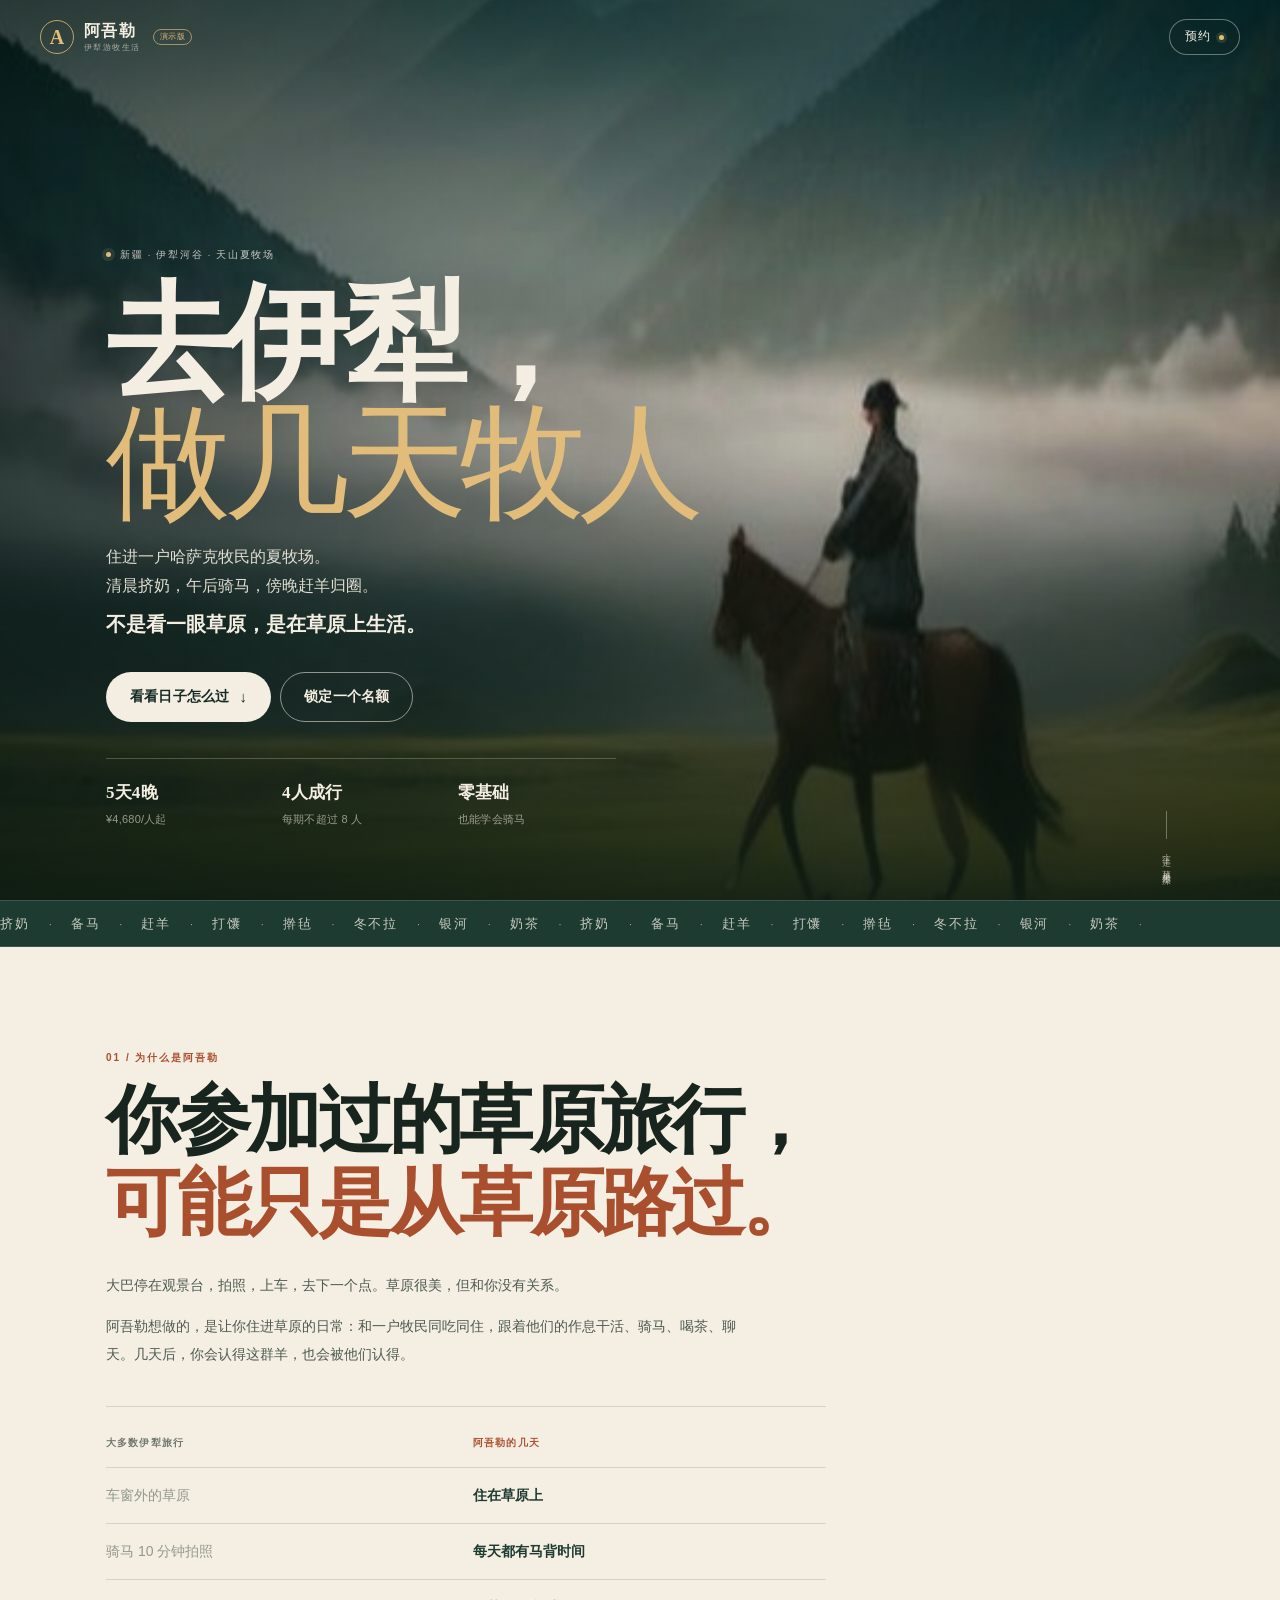
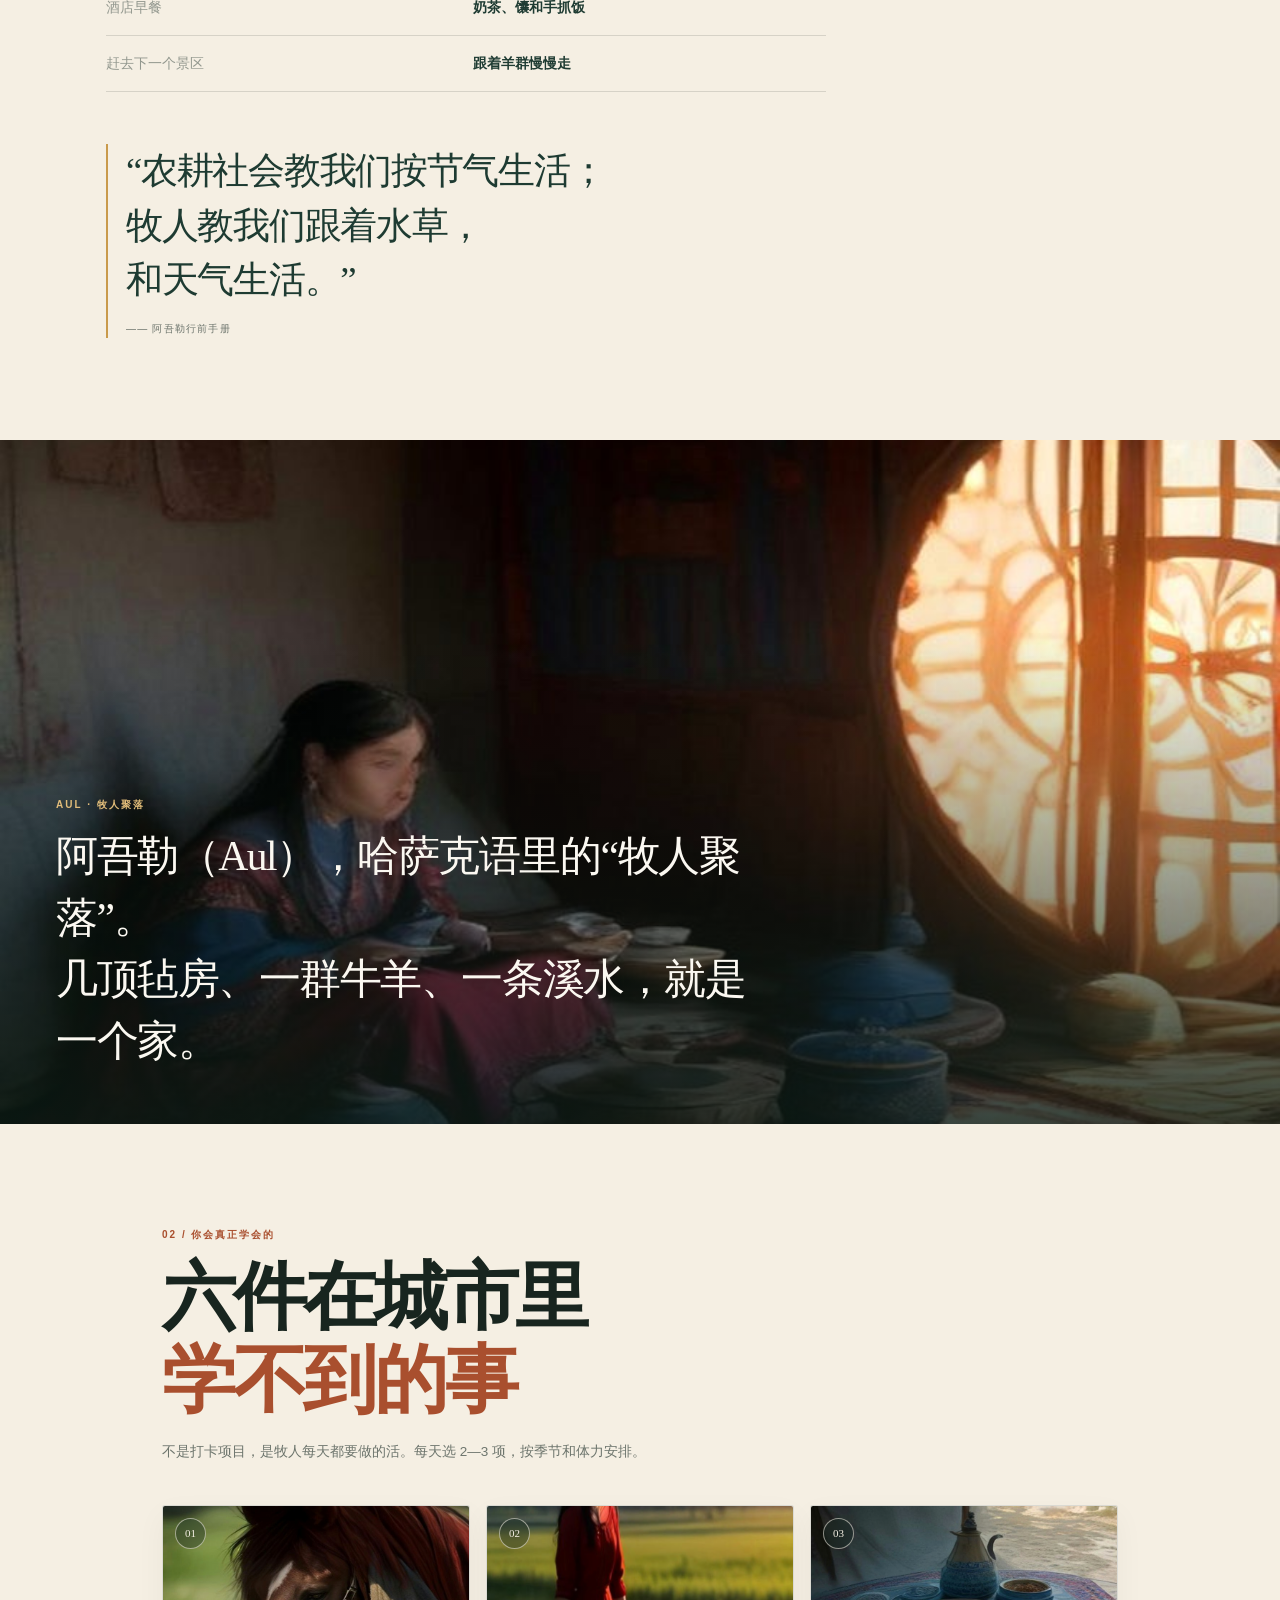
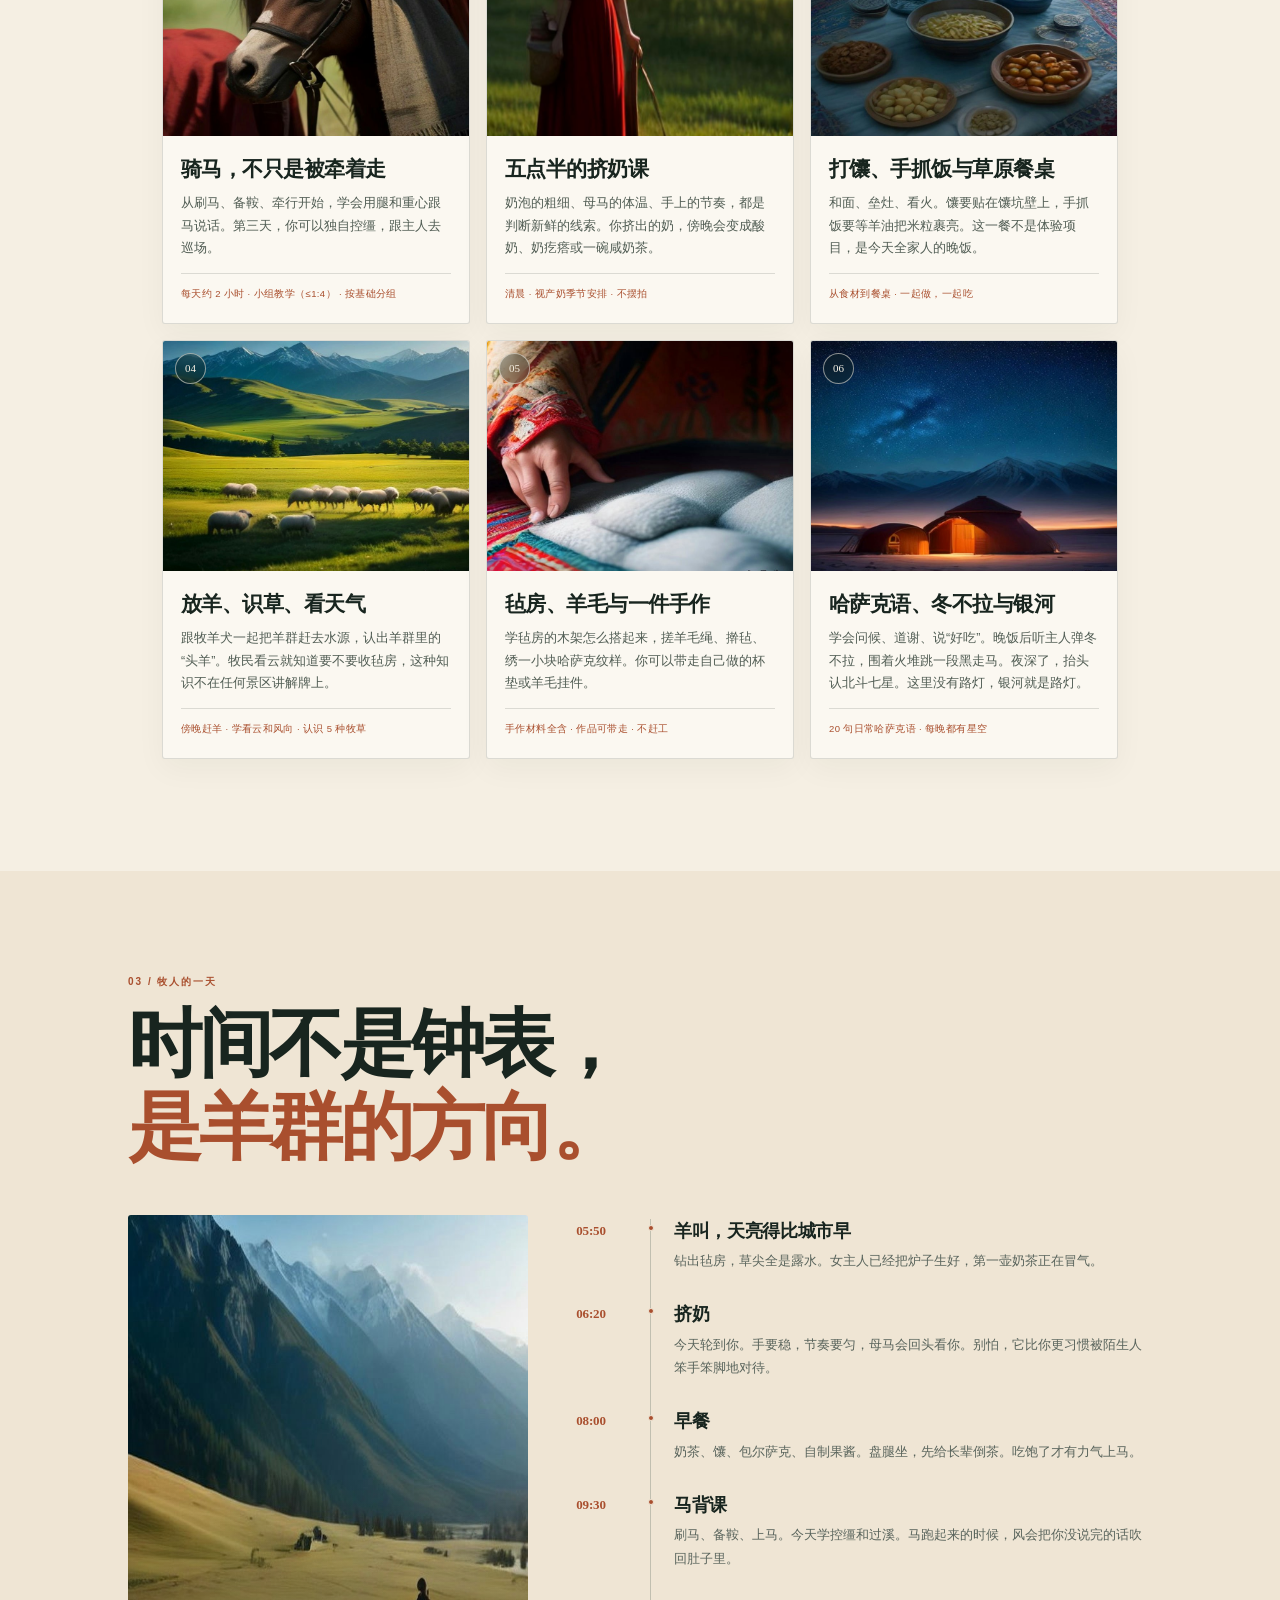
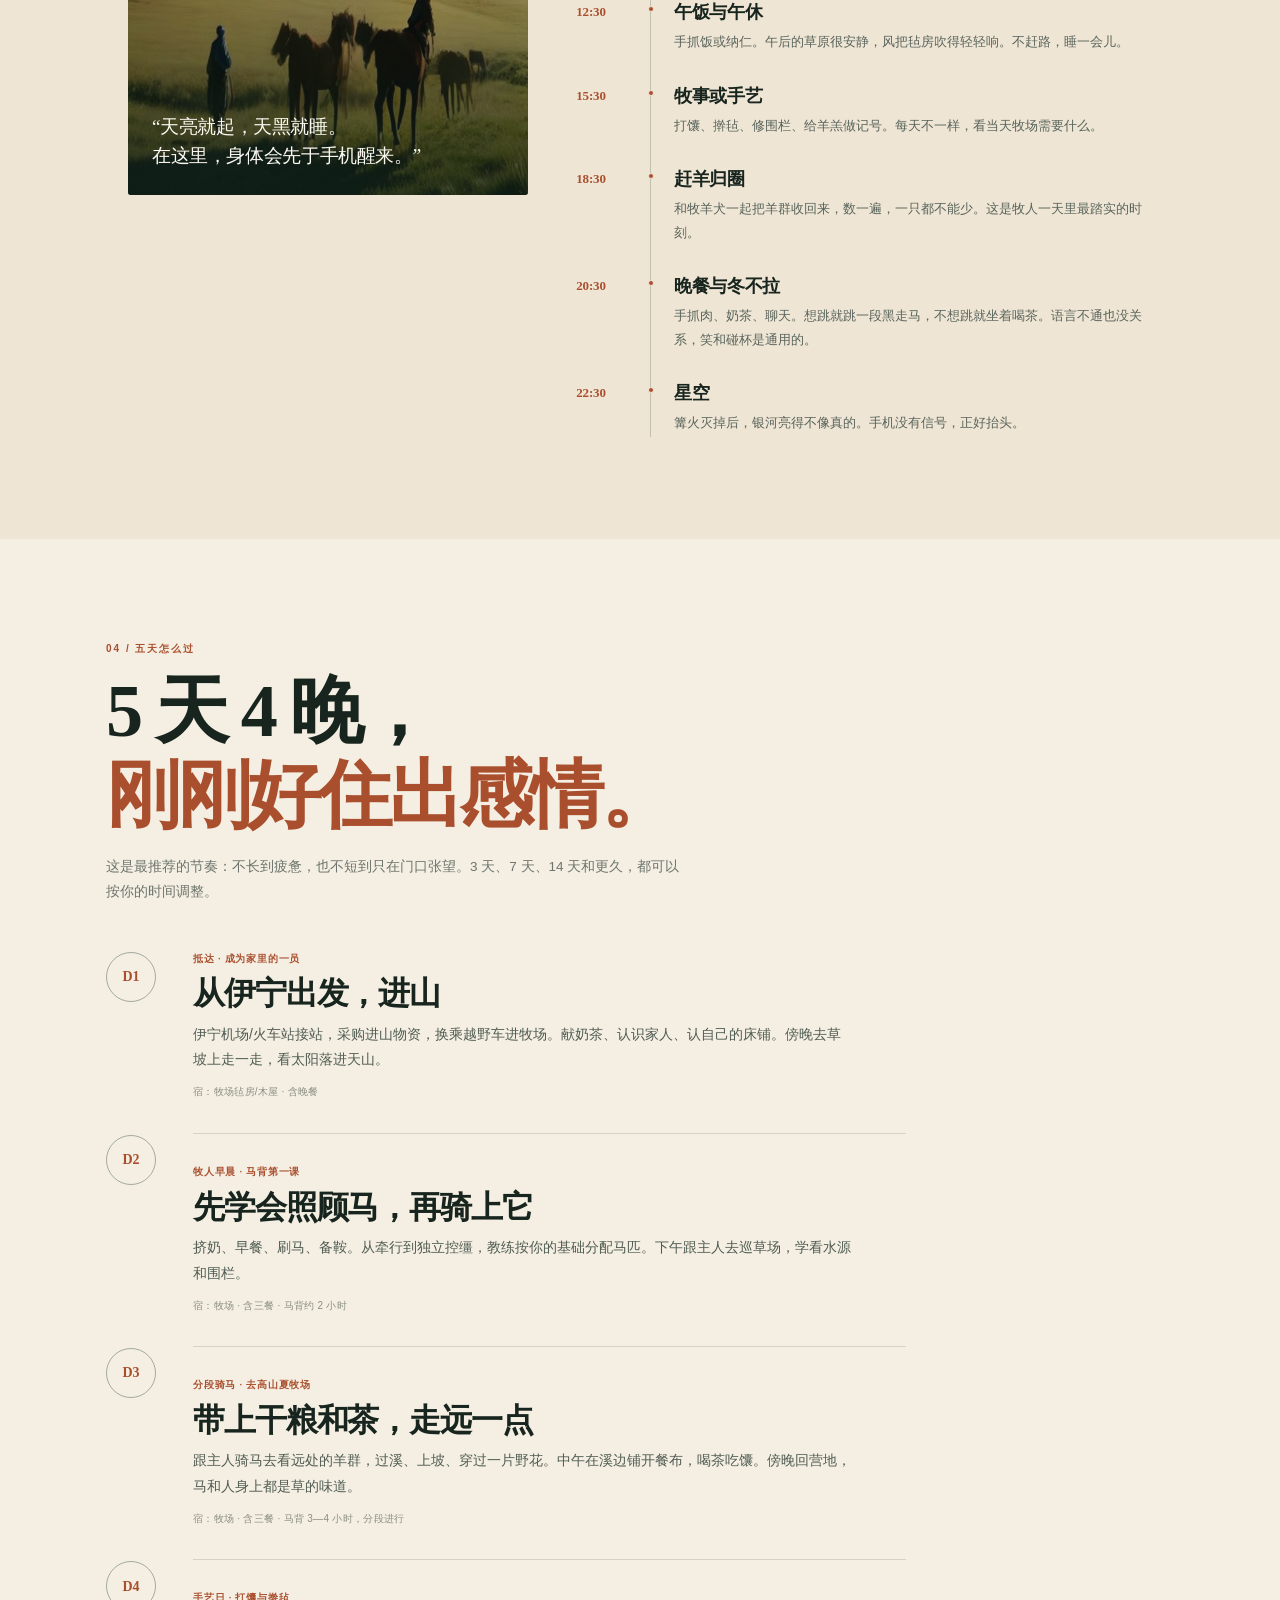
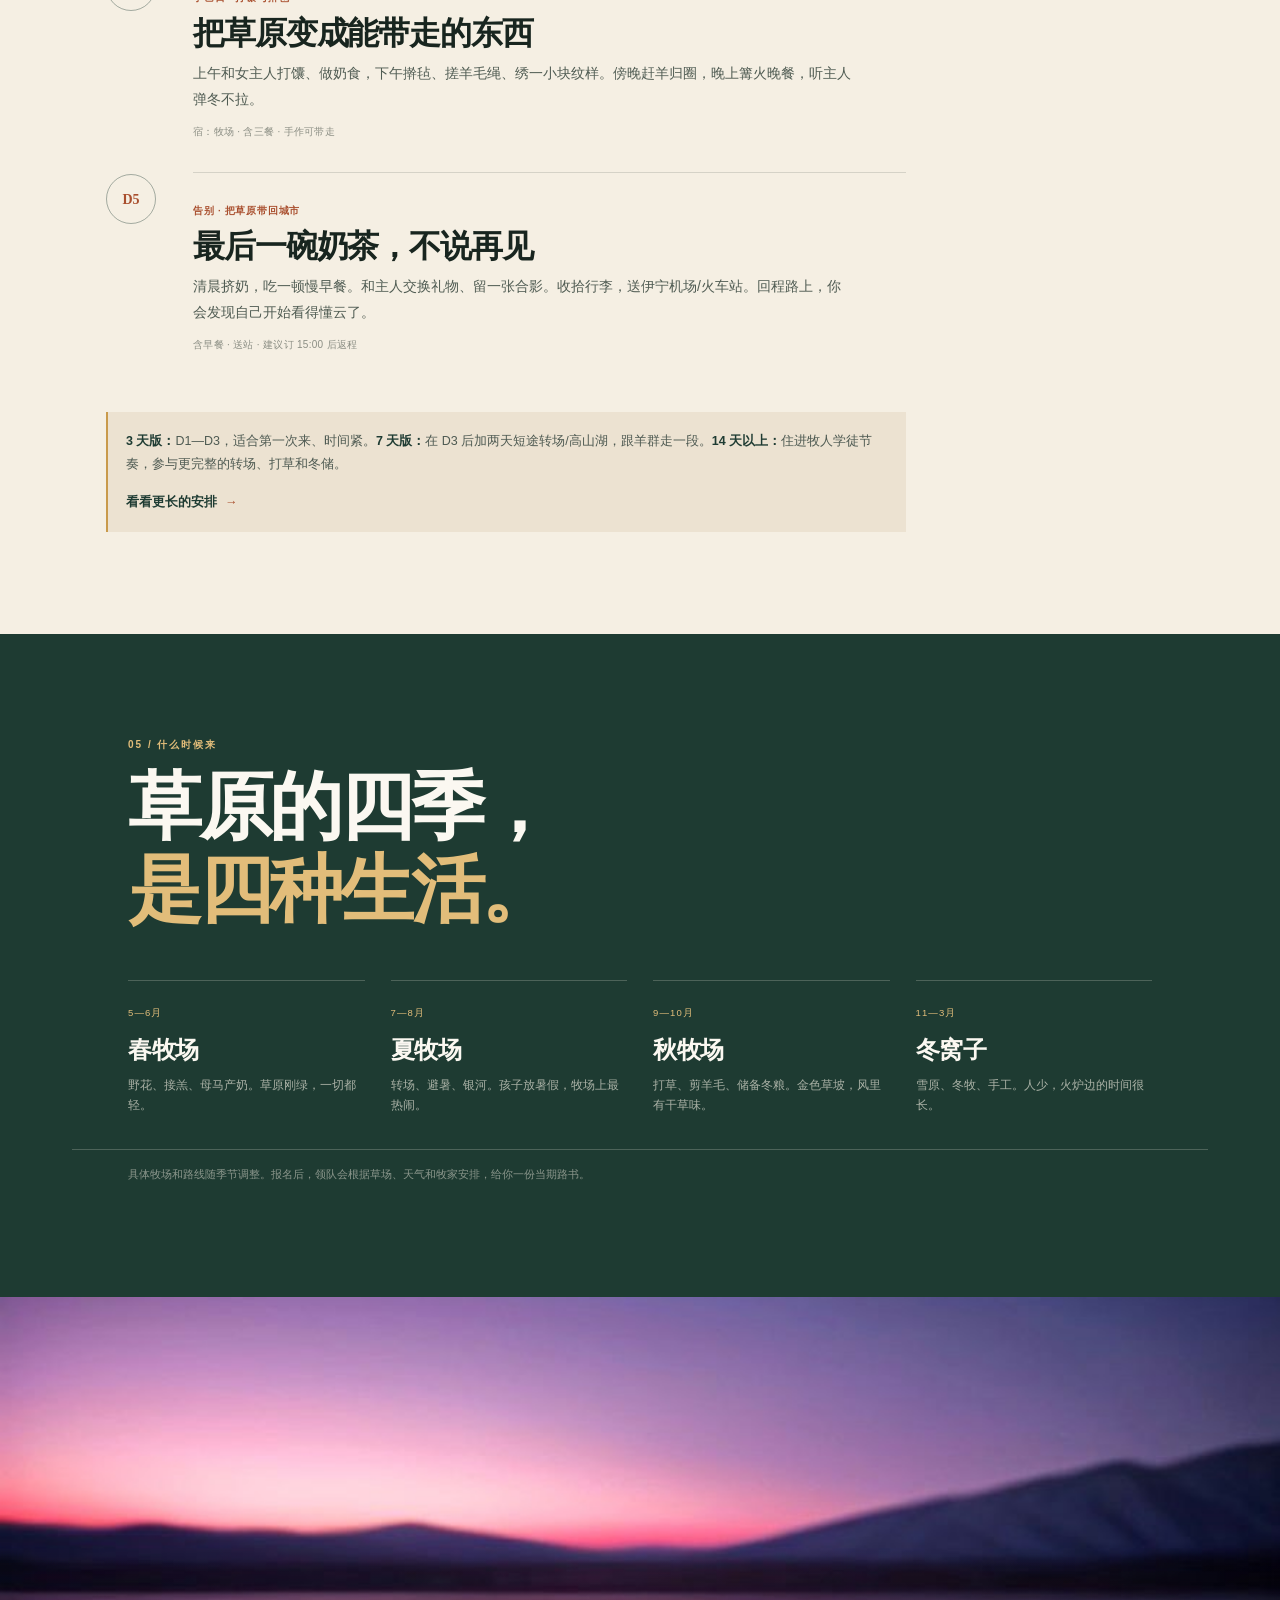
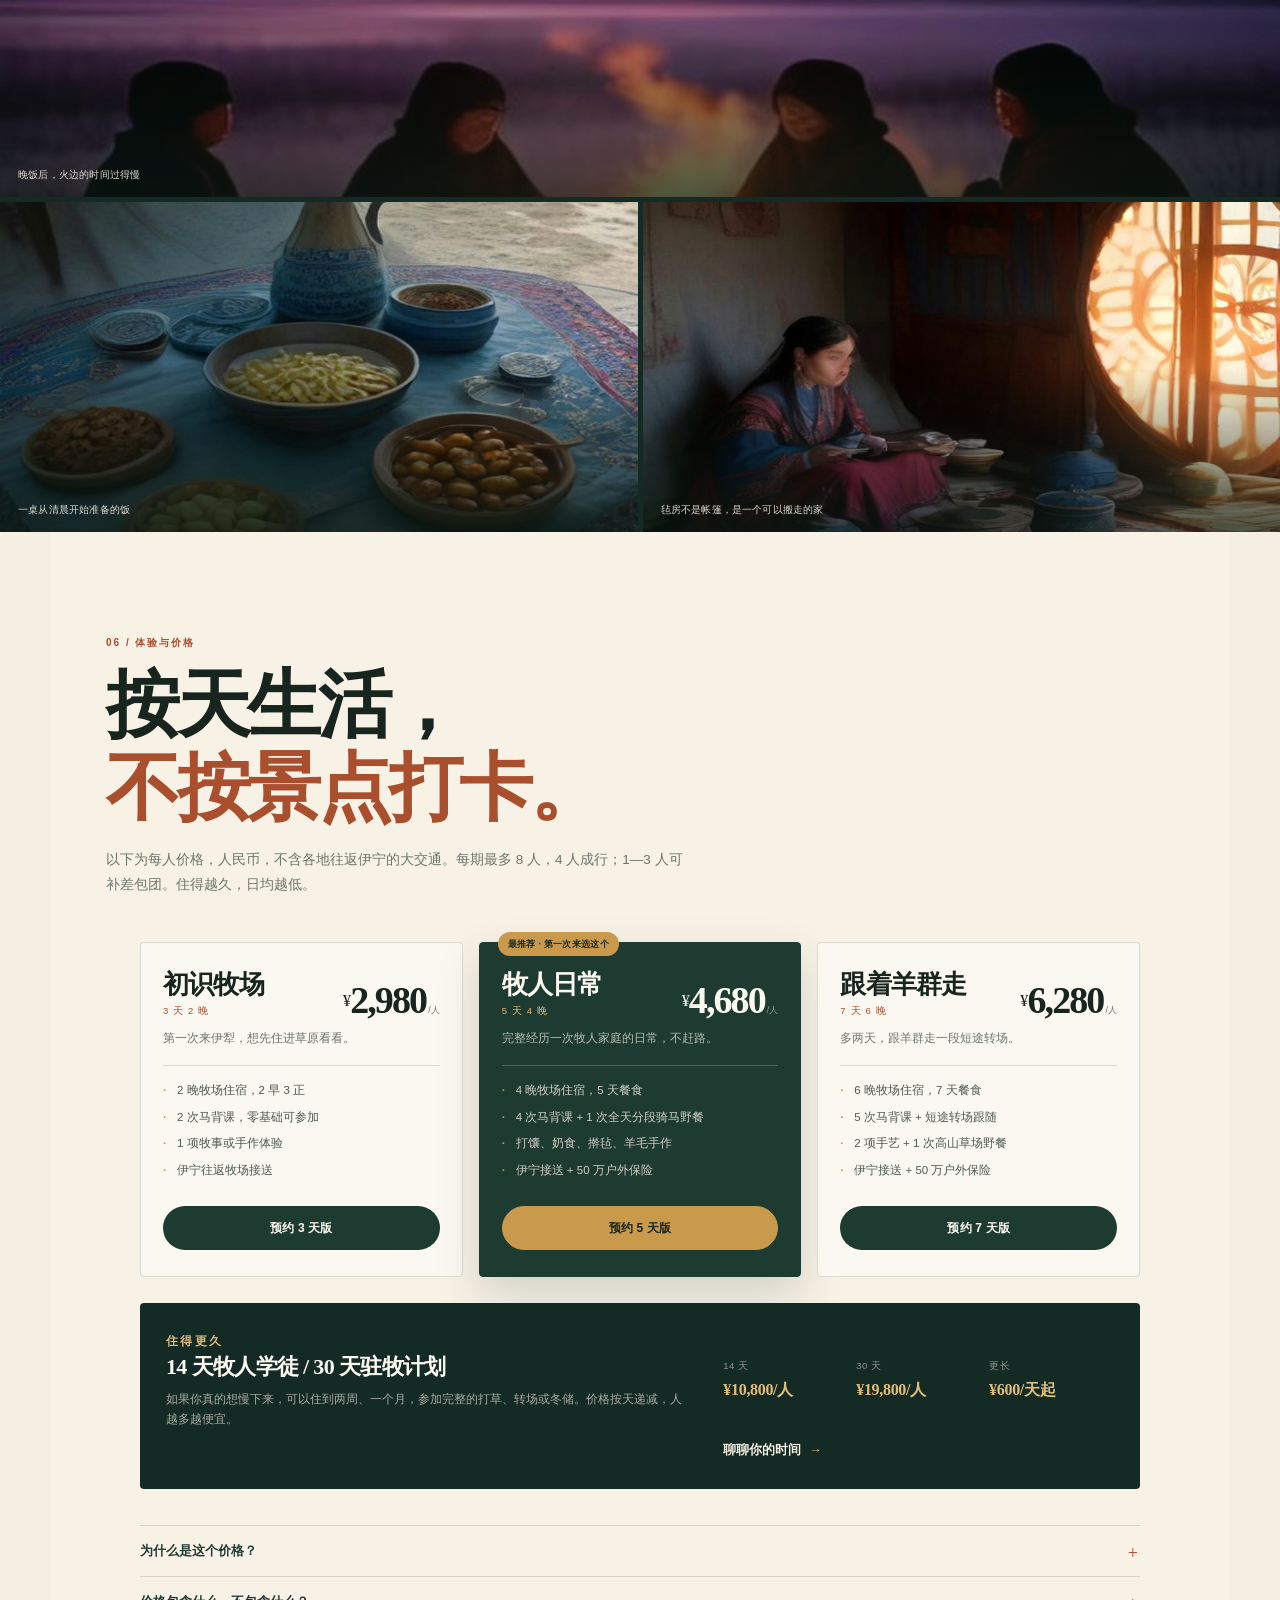
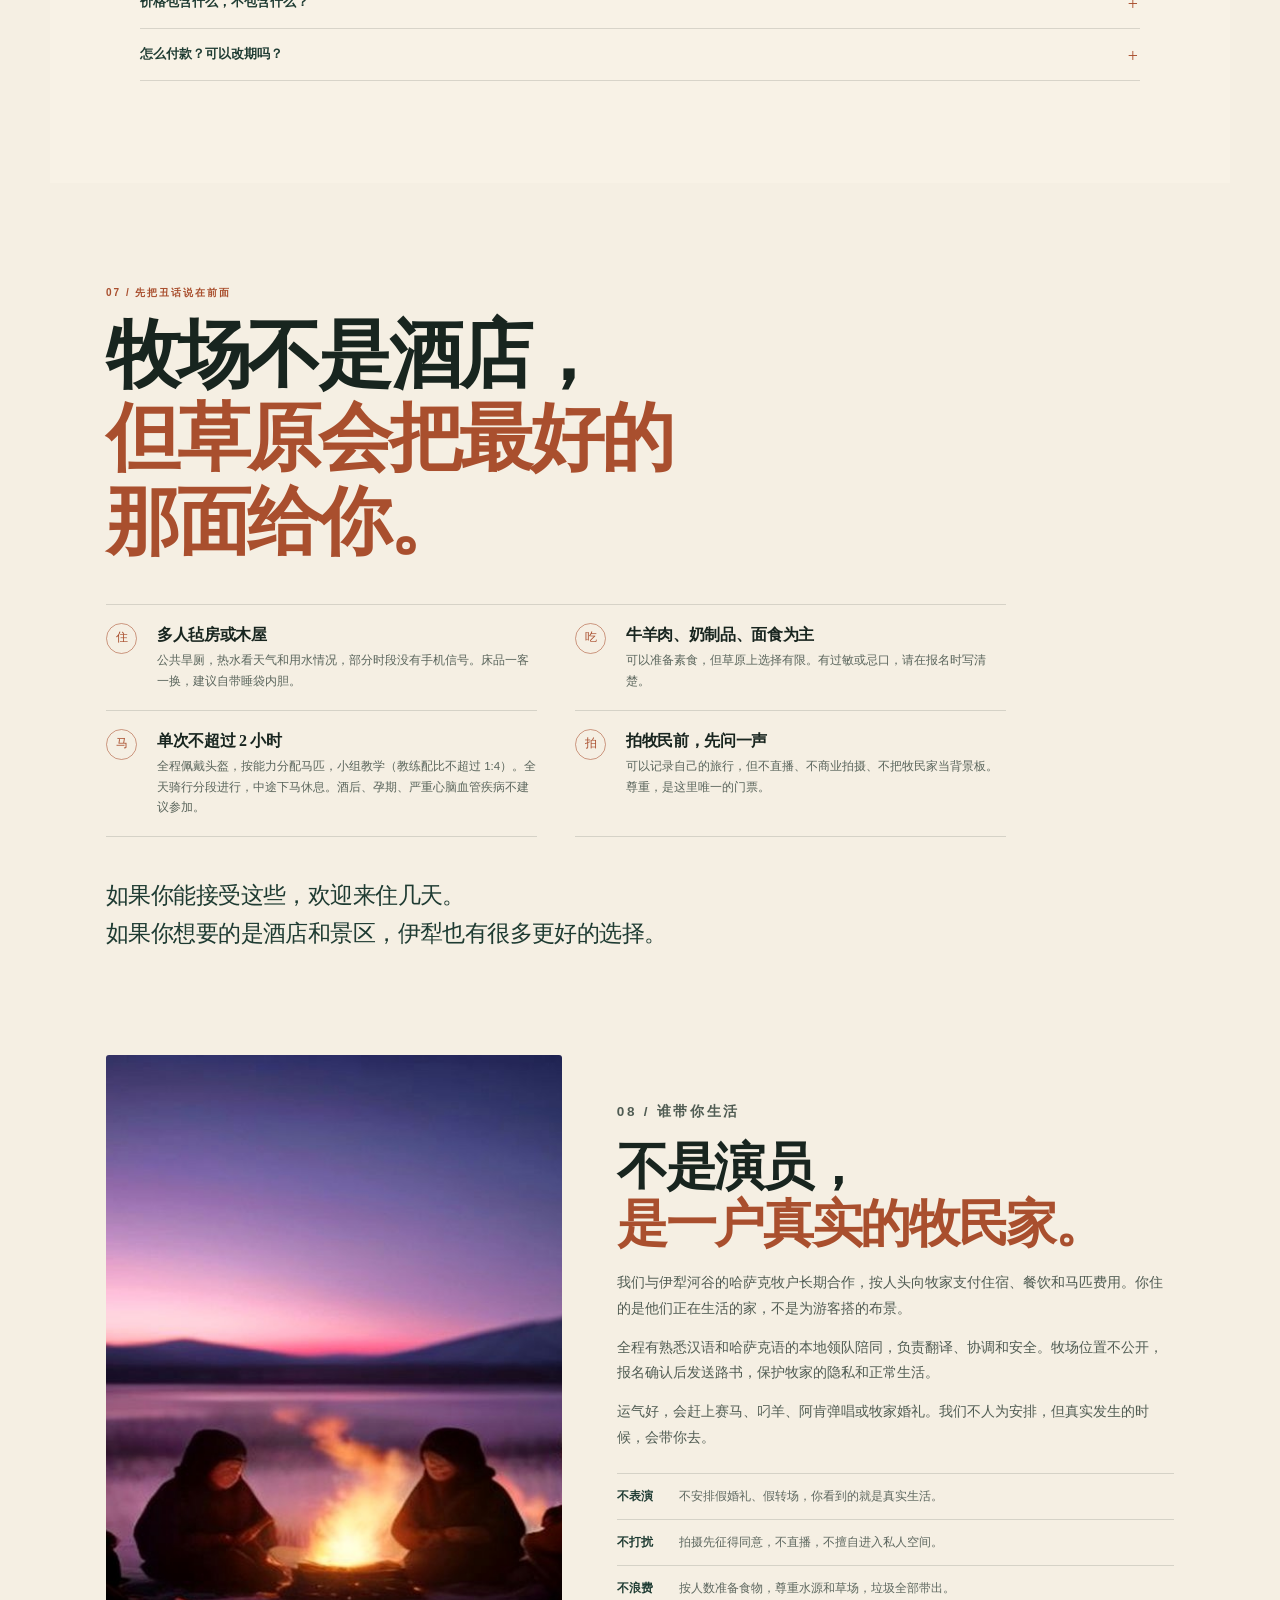
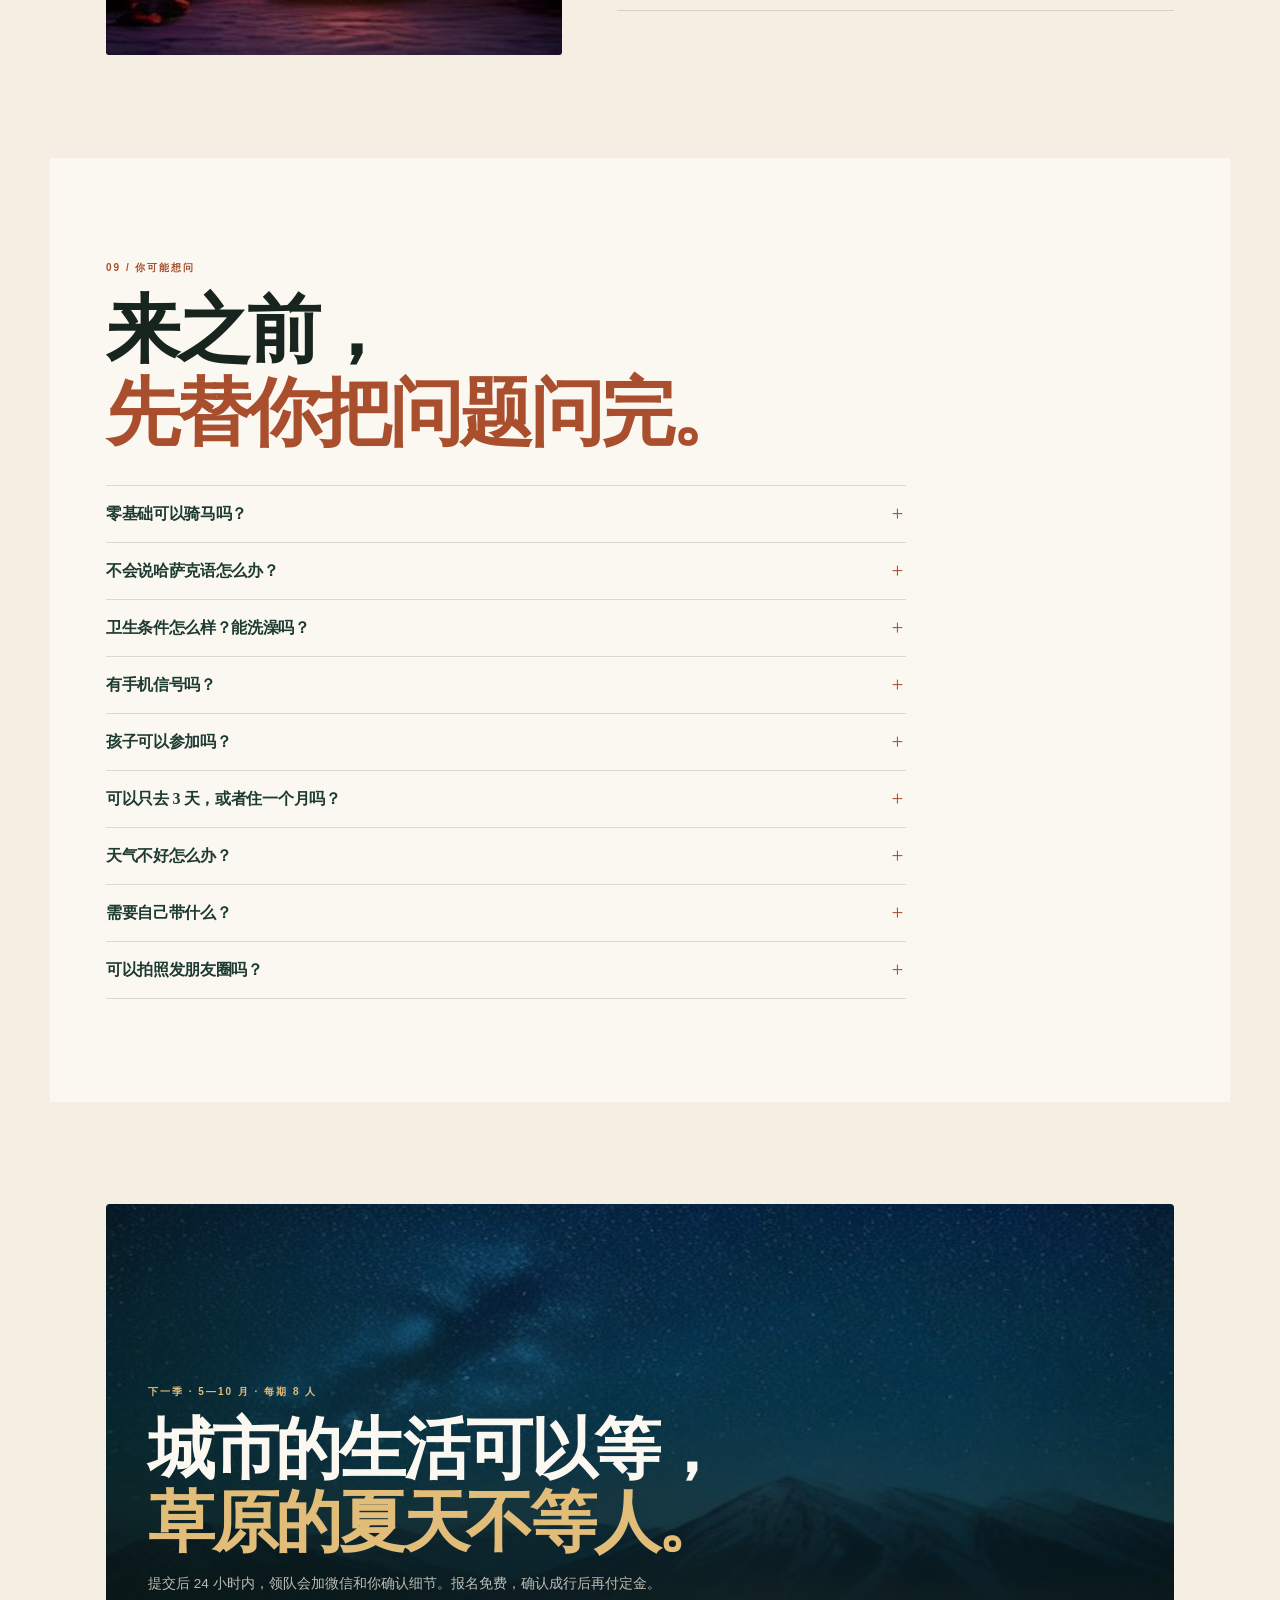
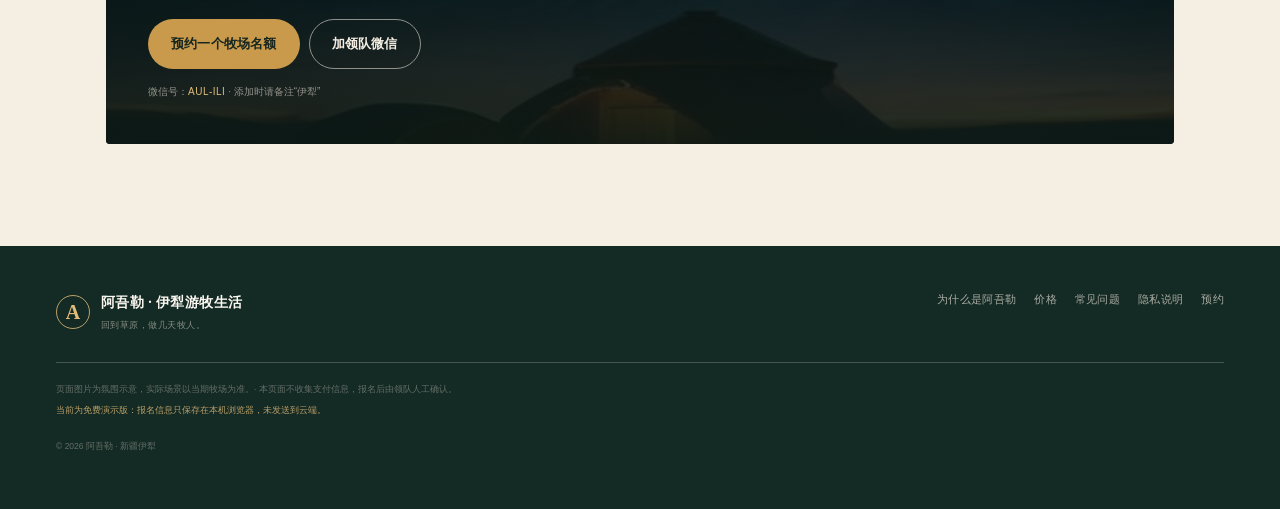
==== index.html @ f7cbbdbb "Deploy Aul Ili static demo" ====
<!doctype html>
<html lang="zh-CN">
<head>
  <meta charset="utf-8">
  <meta name="viewport" content="width=device-width, initial-scale=1, viewport-fit=cover">
  <meta name="theme-color" content="#1e3b32">
  <meta name="format-detection" content="telephone=no">
  <title>阿吾勒 · 去伊犁，做几天牧人 | 哈萨克游牧生活体验</title>
  <meta name="description" content="住进伊犁哈萨克牧民的夏牧场：清晨挤奶，午后骑马，傍晚赶羊归圈。3—30 天小团深度体验，5天4晚 ¥4,680/人起，每期仅 8 人。">
  <meta name="keywords" content="伊犁旅游,新疆深度游,哈萨克游牧体验,草原骑马,牧民家访,阿吾勒">
  <link rel="canonical" href="https://salusmedia.github.io/aul-ili/">
  <meta name="robots" content="noindex,follow">
  <link rel="icon" href="assets/favicon.svg" type="image/svg+xml">
  <link rel="apple-touch-icon" href="assets/share/apple-touch-icon.png">

  <!-- 微信 / 社交分享：上线前把 your-domain.com 换成正式域名，并生成 600×600 分享图 -->
  <meta property="og:type" content="website">
  <meta property="og:site_name" content="阿吾勒 · 伊犁游牧生活">
  <meta property="og:title" content="去伊犁，做几天牧人">
  <meta property="og:description" content="住进哈萨克牧民的夏牧场：挤奶、骑马、赶羊、打馕。5天4晚，¥4,680/人起，每期仅 8 人。">
  <meta property="og:image" content="https://salusmedia.github.io/aul-ili/assets/share/share-600.jpg">
  <meta property="og:image:width" content="600">
  <meta property="og:image:height" content="600">
  <meta property="og:url" content="https://salusmedia.github.io/aul-ili/">
  <meta name="twitter:card" content="summary_large_image">
  <meta name="twitter:title" content="去伊犁，做几天牧人">
  <meta name="twitter:description" content="不是看一眼草原，是在草原上生活。哈萨克牧民家 3—30 天深度体验。">
  <meta name="twitter:image" content="https://salusmedia.github.io/aul-ili/assets/share/share-600.jpg">

  <link rel="preload" href="assets/hero.jpg" as="image" fetchpriority="high">
  <link rel="stylesheet" href="styles.css">
  <script src="config.js"></script>
  <script src="app.js" defer></script>
</head>
<body>
  <div class="page-grain" aria-hidden="true"></div>

  <header class="site-header" id="top">
    <a class="brand" href="#top" aria-label="阿吾勒首页">
      <span class="brand-mark">A</span>
      <span class="brand-text">
        <strong>阿吾勒</strong>
        <small>伊犁游牧生活</small>
      </span>
      <span class="demo-chip" data-demo-chip hidden>演示版</span>
    </a>
    <button class="header-cta" type="button" data-open-booking>
      预约
      <span class="header-cta-dot" aria-hidden="true"></span>
    </button>
  </header>

  <main>
    <!-- 首屏 -->
    <section class="hero" aria-labelledby="hero-title">
      <div class="hero-media">
        <img src="assets/hero.jpg" alt="伊犁天山夏牧场上，一位哈萨克牧人骑马经过晨雾中的草原" width="627" height="910" fetchpriority="high">
      </div>
      <div class="hero-shade" aria-hidden="true"></div>

      <div class="hero-content">
        <p class="eyebrow eyebrow-light">
          <span class="live-dot" aria-hidden="true"></span>
          新疆 · 伊犁河谷 · 天山夏牧场
        </p>
        <h1 id="hero-title">去伊犁，<br><em>做几天牧人</em></h1>
        <p class="hero-lede">
          住进一户哈萨克牧民的夏牧场。<br>
          清晨挤奶，午后骑马，傍晚赶羊归圈。
        </p>
        <p class="hero-lede hero-lede-em">不是看一眼草原，是在草原上生活。</p>

        <div class="hero-actions">
          <a class="button button-paper" href="#day">看看日子怎么过 <span aria-hidden="true">↓</span></a>
          <button class="button button-outline-light" type="button" data-open-booking>锁定一个名额</button>
        </div>

        <ul class="hero-meta" aria-label="体验基本信息">
          <li><strong>5天4晚</strong><span>¥4,680/人起</span></li>
          <li><strong>4人成行</strong><span>每期不超过 8 人</span></li>
          <li><strong>零基础</strong><span>也能学会骑马</span></li>
        </ul>
      </div>

      <div class="hero-foot">
        <span class="hero-foot-line" aria-hidden="true"></span>
        <span>往下走，草越来越深</span>
      </div>
    </section>

    <!-- 滚动关键词 -->
    <div class="ticker" aria-hidden="true">
      <div class="ticker-track">
        <span>挤奶</span><i>·</i><span>备马</span><i>·</i><span>赶羊</span><i>·</i><span>打馕</span><i>·</i><span>擀毡</span><i>·</i><span>冬不拉</span><i>·</i><span>银河</span><i>·</i><span>奶茶</span><i>·</i>
        <span>挤奶</span><i>·</i><span>备马</span><i>·</i><span>赶羊</span><i>·</i><span>打馕</span><i>·</i><span>擀毡</span><i>·</i><span>冬不拉</span><i>·</i><span>银河</span><i>·</i><span>奶茶</span><i>·</i>
      </div>
    </div>

    <!-- 为什么 -->
    <section class="section intro" id="why" aria-labelledby="why-title">
      <div class="section-head reveal">
        <p class="kicker">01 / 为什么是阿吾勒</p>
        <h2 id="why-title">你参加过的草原旅行，<br><em>可能只是从草原路过。</em></h2>
      </div>

      <div class="prose reveal">
        <p>大巴停在观景台，拍照，上车，去下一个点。草原很美，但和你没有关系。</p>
        <p>阿吾勒想做的，是让你住进草原的日常：和一户牧民同吃同住，跟着他们的作息干活、骑马、喝茶、聊天。几天后，你会认得这群羊，也会被他们认得。</p>
      </div>

      <div class="compare reveal" role="table" aria-label="常规伊犁旅行与阿吾勒体验的对比">
        <div class="compare-row compare-head" role="row">
          <span role="columnheader">大多数伊犁旅行</span>
          <span role="columnheader">阿吾勒的几天</span>
        </div>
        <div class="compare-row" role="row"><span role="cell">车窗外的草原</span><span role="cell">住在草原上</span></div>
        <div class="compare-row" role="row"><span role="cell">骑马 10 分钟拍照</span><span role="cell">每天都有马背时间</span></div>
        <div class="compare-row" role="row"><span role="cell">酒店早餐</span><span role="cell">奶茶、馕和手抓饭</span></div>
        <div class="compare-row" role="row"><span role="cell">赶去下一个景区</span><span role="cell">跟着羊群慢慢走</span></div>
      </div>

      <blockquote class="pull-quote reveal">
        <p>“农耕社会教我们按节气生活；<br>牧人教我们跟着水草，<br>和天气生活。”</p>
        <cite>—— 阿吾勒行前手册</cite>
      </blockquote>
    </section>

    <!-- 图景 -->
    <section class="image-break" aria-label="牧场生活场景">
      <img src="assets/yurt.jpg" alt="哈萨克毡房内，绣花挂毯、矮桌、奶茶和馕" width="886" height="639" loading="lazy">
      <div class="image-break-copy reveal">
        <p class="kicker kicker-light">AUL · 牧人聚落</p>
        <p>阿吾勒（Aul），哈萨克语里的“牧人聚落”。<br>几顶毡房、一群牛羊、一条溪水，就是一个家。</p>
      </div>
    </section>

    <!-- 能学到什么 -->
    <section class="section learn" id="learn" aria-labelledby="learn-title">
      <div class="section-head reveal">
        <p class="kicker">02 / 你会真正学会的</p>
        <h2 id="learn-title">六件在城市里<br><em>学不到的事</em></h2>
        <p class="section-note">不是打卡项目，是牧人每天都要做的活。每天选 2—3 项，按季节和体力安排。</p>
      </div>

      <div class="learn-scroller" role="list" aria-label="六项游牧生活体验">
        <article class="learn-card reveal" role="listitem">
          <div class="learn-media"><img src="assets/reins.jpg" alt="马头特写，马鞍旁搭着哈萨克花纹毡毯" width="886" height="639" loading="lazy"><span class="learn-num">01</span></div>
          <div class="learn-body">
            <h3>骑马，不只是被牵着走</h3>
            <p>从刷马、备鞍、牵行开始，学会用腿和重心跟马说话。第三天，你可以独自控缰，跟主人去巡场。</p>
            <p class="learn-detail">每天约 2 小时 · 小组教学（≤1:4） · 按基础分组</p>
          </div>
        </article>

        <article class="learn-card reveal" role="listitem">
          <div class="learn-media"><img src="assets/milk.jpg" alt="晨光里，牧民提着奶桶走过草场" width="627" height="910" loading="lazy"><span class="learn-num">02</span></div>
          <div class="learn-body">
            <h3>五点半的挤奶课</h3>
            <p>奶泡的粗细、母马的体温、手上的节奏，都是判断新鲜的线索。你挤出的奶，傍晚会变成酸奶、奶疙瘩或一碗咸奶茶。</p>
            <p class="learn-detail">清晨 · 视产奶季节安排 · 不摆拍</p>
          </div>
        </article>

        <article class="learn-card reveal" role="listitem">
          <div class="learn-media"><img src="assets/food.jpg" alt="毡房矮桌上的手抓肉、奶茶、包尔萨克和馕" width="886" height="639" loading="lazy"><span class="learn-num">03</span></div>
          <div class="learn-body">
            <h3>打馕、手抓饭与草原餐桌</h3>
            <p>和面、垒灶、看火。馕要贴在馕坑壁上，手抓饭要等羊油把米粒裹亮。这一餐不是体验项目，是今天全家人的晚饭。</p>
            <p class="learn-detail">从食材到餐桌 · 一起做，一起吃</p>
          </div>
        </article>

        <article class="learn-card reveal" role="listitem">
          <div class="learn-media"><img src="assets/herd.jpg" alt="黄昏时羊群越过伊犁的绿色山丘" width="886" height="639" loading="lazy"><span class="learn-num">04</span></div>
          <div class="learn-body">
            <h3>放羊、识草、看天气</h3>
            <p>跟牧羊犬一起把羊群赶去水源，认出羊群里的“头羊”。牧民看云就知道要不要收毡房，这种知识不在任何景区讲解牌上。</p>
            <p class="learn-detail">傍晚赶羊 · 学看云和风向 · 认识 5 种牧草</p>
          </div>
        </article>

        <article class="learn-card reveal" role="listitem">
          <div class="learn-media"><img src="assets/felt.jpg" alt="手抚过羊毛毡，旁边放着彩色绣线" width="886" height="639" loading="lazy"><span class="learn-num">05</span></div>
          <div class="learn-body">
            <h3>毡房、羊毛与一件手作</h3>
            <p>学毡房的木架怎么搭起来，搓羊毛绳、擀毡、绣一小块哈萨克纹样。你可以带走自己做的杯垫或羊毛挂件。</p>
            <p class="learn-detail">手作材料全含 · 作品可带走 · 不赶工</p>
          </div>
        </article>

        <article class="learn-card reveal" role="listitem">
          <div class="learn-media"><img src="assets/night.jpg" alt="银河下的毡房和马的剪影" width="886" height="639" loading="lazy"><span class="learn-num">06</span></div>
          <div class="learn-body">
            <h3>哈萨克语、冬不拉与银河</h3>
            <p>学会问候、道谢、说“好吃”。晚饭后听主人弹冬不拉，围着火堆跳一段黑走马。夜深了，抬头认北斗七星。这里没有路灯，银河就是路灯。</p>
            <p class="learn-detail">20 句日常哈萨克语 · 每晚都有星空</p>
          </div>
        </article>
      </div>
      <p class="swipe-hint" aria-hidden="true">左右滑动，看看六件事 <span>→</span></p>
    </section>

    <!-- 一天 -->
    <section class="section day" id="day" aria-labelledby="day-title">
      <div class="section-head reveal">
        <p class="kicker">03 / 牧人的一天</p>
        <h2 id="day-title">时间不是钟表，<br><em>是羊群的方向。</em></h2>
      </div>

      <div class="day-layout">
        <div class="day-photo reveal">
          <img src="assets/trail.jpg" alt="旅行者与牧民牵着马，沿草坡走向雪山" width="627" height="910" loading="lazy">
          <p>“天亮就起，天黑就睡。<br>在这里，身体会先于手机醒来。”</p>
        </div>

        <ol class="timeline">
          <li class="reveal"><time>05:50</time><div><h3>羊叫，天亮得比城市早</h3><p>钻出毡房，草尖全是露水。女主人已经把炉子生好，第一壶奶茶正在冒气。</p></div></li>
          <li class="reveal"><time>06:20</time><div><h3>挤奶</h3><p>今天轮到你。手要稳，节奏要匀，母马会回头看你。别怕，它比你更习惯被陌生人笨手笨脚地对待。</p></div></li>
          <li class="reveal"><time>08:00</time><div><h3>早餐</h3><p>奶茶、馕、包尔萨克、自制果酱。盘腿坐，先给长辈倒茶。吃饱了才有力气上马。</p></div></li>
          <li class="reveal"><time>09:30</time><div><h3>马背课</h3><p>刷马、备鞍、上马。今天学控缰和过溪。马跑起来的时候，风会把你没说完的话吹回肚子里。</p></div></li>
          <li class="reveal"><time>12:30</time><div><h3>午饭与午休</h3><p>手抓饭或纳仁。午后的草原很安静，风把毡房吹得轻轻响。不赶路，睡一会儿。</p></div></li>
          <li class="reveal"><time>15:30</time><div><h3>牧事或手艺</h3><p>打馕、擀毡、修围栏、给羊羔做记号。每天不一样，看当天牧场需要什么。</p></div></li>
          <li class="reveal"><time>18:30</time><div><h3>赶羊归圈</h3><p>和牧羊犬一起把羊群收回来，数一遍，一只都不能少。这是牧人一天里最踏实的时刻。</p></div></li>
          <li class="reveal"><time>20:30</time><div><h3>晚餐与冬不拉</h3><p>手抓肉、奶茶、聊天。想跳就跳一段黑走马，不想跳就坐着喝茶。语言不通也没关系，笑和碰杯是通用的。</p></div></li>
          <li class="reveal"><time>22:30</time><div><h3>星空</h3><p>篝火灭掉后，银河亮得不像真的。手机没有信号，正好抬头。</p></div></li>
        </ol>
      </div>
    </section>

    <!-- 五天行程 -->
    <section class="section itinerary" id="itinerary" aria-labelledby="itinerary-title">
      <div class="section-head reveal">
        <p class="kicker">04 / 五天怎么过</p>
        <h2 id="itinerary-title">5 天 4 晚，<br><em>刚刚好住出感情。</em></h2>
        <p class="section-note">这是最推荐的节奏：不长到疲惫，也不短到只在门口张望。3 天、7 天、14 天和更久，都可以按你的时间调整。</p>
      </div>

      <ol class="days">
        <li class="reveal">
          <span class="day-index">D1</span>
          <div class="day-card">
            <p class="day-label">抵达 · 成为家里的一员</p>
            <h3>从伊宁出发，进山</h3>
            <p>伊宁机场/火车站接站，采购进山物资，换乘越野车进牧场。献奶茶、认识家人、认自己的床铺。傍晚去草坡上走一走，看太阳落进天山。</p>
            <p class="day-meta">宿：牧场毡房/木屋 · 含晚餐</p>
          </div>
        </li>
        <li class="reveal">
          <span class="day-index">D2</span>
          <div class="day-card">
            <p class="day-label">牧人早晨 · 马背第一课</p>
            <h3>先学会照顾马，再骑上它</h3>
            <p>挤奶、早餐、刷马、备鞍。从牵行到独立控缰，教练按你的基础分配马匹。下午跟主人去巡草场，学看水源和围栏。</p>
            <p class="day-meta">宿：牧场 · 含三餐 · 马背约 2 小时</p>
          </div>
        </li>
        <li class="reveal">
          <span class="day-index">D3</span>
          <div class="day-card">
            <p class="day-label">分段骑马 · 去高山夏牧场</p>
            <h3>带上干粮和茶，走远一点</h3>
            <p>跟主人骑马去看远处的羊群，过溪、上坡、穿过一片野花。中午在溪边铺开餐布，喝茶吃馕。傍晚回营地，马和人身上都是草的味道。</p>
            <p class="day-meta">宿：牧场 · 含三餐 · 马背 3—4 小时，分段进行</p>
          </div>
        </li>
        <li class="reveal">
          <span class="day-index">D4</span>
          <div class="day-card">
            <p class="day-label">手艺日 · 打馕与擀毡</p>
            <h3>把草原变成能带走的东西</h3>
            <p>上午和女主人打馕、做奶食，下午擀毡、搓羊毛绳、绣一小块纹样。傍晚赶羊归圈，晚上篝火晚餐，听主人弹冬不拉。</p>
            <p class="day-meta">宿：牧场 · 含三餐 · 手作可带走</p>
          </div>
        </li>
        <li class="reveal">
          <span class="day-index">D5</span>
          <div class="day-card">
            <p class="day-label">告别 · 把草原带回城市</p>
            <h3>最后一碗奶茶，不说再见</h3>
            <p>清晨挤奶，吃一顿慢早餐。和主人交换礼物、留一张合影。收拾行李，送伊宁机场/火车站。回程路上，你会发现自己开始看得懂云了。</p>
            <p class="day-meta">含早餐 · 送站 · 建议订 15:00 后返程</p>
          </div>
        </li>
      </ol>

      <div class="itinerary-note reveal">
        <p><strong>3 天版：</strong>D1—D3，适合第一次来、时间紧。<strong>7 天版：</strong>在 D3 后加两天短途转场/高山湖，跟羊群走一段。<strong>14 天以上：</strong>住进牧人学徒节奏，参与更完整的转场、打草和冬储。</p>
        <button class="text-link" type="button" data-open-booking data-package="7d">看看更长的安排 <span>→</span></button>
      </div>
    </section>

    <!-- 季节 -->
    <section class="section seasons" aria-labelledby="seasons-title">
      <div class="section-head reveal">
        <p class="kicker">05 / 什么时候来</p>
        <h2 id="seasons-title">草原的四季，<br><em>是四种生活。</em></h2>
      </div>
      <div class="season-grid">
        <article class="season-card reveal"><span>5—6月</span><h3>春牧场</h3><p>野花、接羔、母马产奶。草原刚绿，一切都轻。</p></article>
        <article class="season-card reveal"><span>7—8月</span><h3>夏牧场</h3><p>转场、避暑、银河。孩子放暑假，牧场上最热闹。</p></article>
        <article class="season-card reveal"><span>9—10月</span><h3>秋牧场</h3><p>打草、剪羊毛、储备冬粮。金色草坡，风里有干草味。</p></article>
        <article class="season-card reveal"><span>11—3月</span><h3>冬窝子</h3><p>雪原、冬牧、手工。人少，火炉边的时间很长。</p></article>
      </div>
      <p class="season-note reveal">具体牧场和路线随季节调整。报名后，领队会根据草场、天气和牧家安排，给你一份当期路书。</p>
    </section>

    <!-- 图片 -->
    <section class="gallery" aria-label="牧场生活图集">
      <figure class="gallery-wide reveal">
        <img src="assets/fire.jpg" alt="傍晚毡房外的篝火，牧民与旅行者围坐" width="886" height="639" loading="lazy">
        <figcaption>晚饭后，火边的时间过得慢</figcaption>
      </figure>
      <figure class="reveal">
        <img src="assets/food.jpg" alt="哈萨克牧民的餐桌" width="886" height="639" loading="lazy">
        <figcaption>一桌从清晨开始准备的饭</figcaption>
      </figure>
      <figure class="reveal">
        <img src="assets/yurt.jpg" alt="毡房内的奶茶与绣花挂毯" width="886" height="639" loading="lazy">
        <figcaption>毡房不是帐篷，是一个可以搬走的家</figcaption>
      </figure>
    </section>

    <!-- 价格 -->
    <section class="section pricing" id="pricing" aria-labelledby="pricing-title">
      <div class="section-head reveal">
        <p class="kicker">06 / 体验与价格</p>
        <h2 id="pricing-title">按天生活，<br><em>不按景点打卡。</em></h2>
        <p class="section-note">以下为每人价格，人民币，不含各地往返伊宁的大交通。每期最多 8 人，4 人成行；1—3 人可补差包团。住得越久，日均越低。</p>
      </div>

      <div class="price-list">
        <article class="price-card reveal">
          <div class="price-top">
            <div><p class="price-name">初识牧场</p><p class="price-days">3 天 2 晚</p></div>
            <p class="price"><span>¥</span>2,980<small>/人</small></p>
          </div>
          <p class="price-desc">第一次来伊犁，想先住进草原看看。</p>
          <ul>
            <li>2 晚牧场住宿，2 早 3 正</li>
            <li>2 次马背课，零基础可参加</li>
            <li>1 项牧事或手作体验</li>
            <li>伊宁往返牧场接送</li>
          </ul>
          <button class="button button-dark button-block" type="button" data-open-booking data-package="3d">预约 3 天版</button>
        </article>

        <article class="price-card price-featured reveal">
          <span class="price-badge">最推荐 · 第一次来选这个</span>
          <div class="price-top">
            <div><p class="price-name">牧人日常</p><p class="price-days">5 天 4 晚</p></div>
            <p class="price"><span>¥</span>4,680<small>/人</small></p>
          </div>
          <p class="price-desc">完整经历一次牧人家庭的日常，不赶路。</p>
          <ul>
            <li>4 晚牧场住宿，5 天餐食</li>
            <li>4 次马背课 + 1 次全天分段骑马野餐</li>
            <li>打馕、奶食、擀毡、羊毛手作</li>
            <li>伊宁接送 + 50 万户外保险</li>
          </ul>
          <button class="button button-gold button-block" type="button" data-open-booking data-package="5d">预约 5 天版</button>
        </article>

        <article class="price-card reveal">
          <div class="price-top">
            <div><p class="price-name">跟着羊群走</p><p class="price-days">7 天 6 晚</p></div>
            <p class="price"><span>¥</span>6,280<small>/人</small></p>
          </div>
          <p class="price-desc">多两天，跟羊群走一段短途转场。</p>
          <ul>
            <li>6 晚牧场住宿，7 天餐食</li>
            <li>5 次马背课 + 短途转场跟随</li>
            <li>2 项手艺 + 1 次高山草场野餐</li>
            <li>伊宁接送 + 50 万户外保险</li>
          </ul>
          <button class="button button-dark button-block" type="button" data-open-booking data-package="7d">预约 7 天版</button>
        </article>
      </div>

      <div class="long-stay reveal">
        <div>
          <p class="kicker">住得更久</p>
          <h3>14 天牧人学徒 / 30 天驻牧计划</h3>
          <p>如果你真的想慢下来，可以住到两周、一个月，参加完整的打草、转场或冬储。价格按天递减，人越多越便宜。</p>
        </div>
        <div class="long-stay-prices">
          <p><strong>14 天</strong><span>¥10,800/人</span></p>
          <p><strong>30 天</strong><span>¥19,800/人</span></p>
          <p><strong>更长</strong><span>¥600/天起</span></p>
        </div>
        <button class="text-link text-link-light" type="button" data-open-booking data-package="long">聊聊你的时间 <span>→</span></button>
      </div>

      <div class="pricing-notes reveal">
        <details>
          <summary>为什么是这个价格？</summary>
          <div>
            <p>牧场不是景区，接待能力有限。8 人小团要配 1 名本地领队、1 名牧民向导，马匹、鞍具、保险、食宿、接送都要提前准备。</p>
            <p>我们按人头向牧家支付住宿、餐饮和马匹劳务，不用“低价团”换流量。你付的钱，一部分会留在这户牧民家里。</p>
          </div>
        </details>
        <details>
          <summary>价格包含什么，不包含什么？</summary>
          <div>
            <p><strong>含：</strong>伊宁往返牧场接送、牧场住宿、行程内三餐与奶茶、马匹/鞍具/头盔、马术教学、牧事与手作材料、汉语领队与翻译、50 万户外意外险、行前路书。</p>
            <p><strong>不含：</strong>往返伊宁的机票/火车、个人消费与酒水、单间差、因天气或道路中断产生的额外住宿交通、行程外额外骑马。</p>
          </div>
        </details>
        <details>
          <summary>怎么付款？可以改期吗？</summary>
          <div>
            <p>提交报名不收费。领队确认成行后，支付 30% 定金锁位，余款抵达伊宁当天结清。出发前 15 天可免费改期一次；因牧场或极端天气取消，定金全额退或改期。</p>
          </div>
        </details>
      </div>
    </section>

    <!-- 丑话 -->
    <section class="section reality" id="reality" aria-labelledby="reality-title">
      <div class="section-head reveal">
        <p class="kicker">07 / 先把丑话说在前面</p>
        <h2 id="reality-title">牧场不是酒店，<br><em>但草原会把最好的<br>那面给你。</em></h2>
      </div>
      <div class="reality-grid">
        <div class="reality-item reveal"><span>住</span><div><h3>多人毡房或木屋</h3><p>公共旱厕，热水看天气和用水情况，部分时段没有手机信号。床品一客一换，建议自带睡袋内胆。</p></div></div>
        <div class="reality-item reveal"><span>吃</span><div><h3>牛羊肉、奶制品、面食为主</h3><p>可以准备素食，但草原上选择有限。有过敏或忌口，请在报名时写清楚。</p></div></div>
        <div class="reality-item reveal"><span>马</span><div><h3>单次不超过 2 小时</h3><p>全程佩戴头盔，按能力分配马匹，小组教学（教练配比不超过 1:4）。全天骑行分段进行，中途下马休息。酒后、孕期、严重心脑血管疾病不建议参加。</p></div></div>
        <div class="reality-item reveal"><span>拍</span><div><h3>拍牧民前，先问一声</h3><p>可以记录自己的旅行，但不直播、不商业拍摄、不把牧民家当背景板。尊重，是这里唯一的门票。</p></div></div>
      </div>
      <p class="reality-foot reveal">如果你能接受这些，欢迎来住几天。<br>如果你想要的是酒店和景区，伊犁也有很多更好的选择。</p>
    </section>

    <!-- 谁带你 -->
    <section class="section host" aria-labelledby="host-title">
      <div class="host-media reveal">
        <img src="assets/fire.jpg" alt="篝火旁的牧民家庭与旅行者" width="886" height="639" loading="lazy">
      </div>
      <div class="host-copy reveal">
        <p class="kicker">08 / 谁带你生活</p>
        <h2 id="host-title">不是演员，<br><em>是一户真实的牧民家。</em></h2>
        <p>我们与伊犁河谷的哈萨克牧户长期合作，按人头向牧家支付住宿、餐饮和马匹费用。你住的是他们正在生活的家，不是为游客搭的布景。</p>
        <p>全程有熟悉汉语和哈萨克语的本地领队陪同，负责翻译、协调和安全。牧场位置不公开，报名确认后发送路书，保护牧家的隐私和正常生活。</p>
        <p>运气好，会赶上赛马、叼羊、阿肯弹唱或牧家婚礼。我们不人为安排，但真实发生的时候，会带你去。</p>
        <ul class="host-list">
          <li><span>不表演</span>不安排假婚礼、假转场，你看到的就是真实生活。</li>
          <li><span>不打扰</span>拍摄先征得同意，不直播，不擅自进入私人空间。</li>
          <li><span>不浪费</span>按人数准备食物，尊重水源和草场，垃圾全部带出。</li>
        </ul>
      </div>
    </section>

    <!-- FAQ -->
    <section class="section faq" id="faq" aria-labelledby="faq-title">
      <div class="section-head reveal">
        <p class="kicker">09 / 你可能想问</p>
        <h2 id="faq-title">来之前，<br><em>先替你把问题问完。</em></h2>
      </div>
      <div class="faq-list reveal">
        <details><summary>零基础可以骑马吗？</summary><p>可以。从刷马、备鞍、牵行开始，教练按基础分组，第一天不会让你跑。每天马背时间约 2 小时；全天骑行日分段进行，可以减量或坐车跟随。严重心脑血管疾病、孕期、酒后不建议参加。</p></details>
        <details><summary>不会说哈萨克语怎么办？</summary><p>本地领队全程翻译。牧民家的年轻人大多会一些汉语，长辈更多靠手势和笑。我们会提前给你一张 20 句日常用语卡片，学会“你好、谢谢、好吃”就够用了。</p></details>
        <details><summary>卫生条件怎么样？能洗澡吗？</summary><p>床品一客一换，餐具消毒。住宿以多人毡房或木屋为主，公共旱厕；简易淋浴视天气和用水情况开放，不是每天都有。介意的话，建议自带湿巾、速干毛巾和睡袋内胆。</p></details>
        <details><summary>有手机信号吗？</summary><p>牧场部分时段有 4G，移动/联通相对稳定，电信较弱。建议提前把行程告诉家人，下载离线地图。我们也会在进山前和出山后统一报平安。</p></details>
        <details><summary>孩子可以参加吗？</summary><p>8 岁以上、有家长陪同可以参加。马背活动会单独评估，给孩子配温顺的马和专人牵行。太小的孩子不建议进牧场，路途和作息都比较辛苦。</p></details>
        <details><summary>可以只去 3 天，或者住一个月吗？</summary><p>可以。3—30 天都能安排，5 天是最推荐的节奏。更长的驻留会进入“牧人学徒”模式，参与更完整的日常劳作，价格按天递减。</p></details>
        <details><summary>天气不好怎么办？</summary><p>草原天气多变，小雨照常，我们会调整骑马和户外安排。遇到暴雨、冰雹、道路中断等极端情况，以安全为先，可能改期或取消，定金全额退。</p></details>
        <details><summary>需要自己带什么？</summary><p>防晒霜、墨镜、防风外套、长裤、防滑运动鞋或马靴、保温杯、个人药品、睡袋内胆。牧场早晚温差大，夏天也要带一件厚外套。报名后会发完整清单。</p></details>
        <details><summary>可以拍照发朋友圈吗？</summary><p>可以，记录自己的旅行没问题。拍牧民、拍孩子、拍院子之前，先问一声。不直播、不商业拍摄、不把别人的生活当流量。</p></details>
      </div>
    </section>

    <!-- 报名 CTA -->
    <section class="section reserve" id="reserve" aria-labelledby="reserve-title">
      <div class="reserve-card reveal">
        <div class="reserve-bg" aria-hidden="true"></div>
        <div class="reserve-content">
          <p class="kicker kicker-light">下一季 · 5—10 月 · 每期 8 人</p>
          <h2 id="reserve-title">城市的生活可以等，<br><em>草原的夏天不等人。</em></h2>
          <p>提交后 24 小时内，领队会加微信和你确认细节。报名免费，确认成行后再付定金。</p>
          <div class="reserve-actions">
            <button class="button button-gold" type="button" data-open-booking>预约一个牧场名额</button>
            <button class="button button-outline-light" type="button" data-copy-wechat>加领队微信</button>
          </div>
          <p class="reserve-small">微信号：<strong data-wechat-text>AUL-ILI</strong> · 添加时请备注“伊犁”</p>
        </div>
      </div>
    </section>
  </main>

  <footer class="site-footer">
    <div class="footer-brand">
      <span class="brand-mark">A</span>
      <div><strong>阿吾勒 · 伊犁游牧生活</strong><p>回到草原，做几天牧人。</p></div>
    </div>
    <div class="footer-links">
      <a href="#why">为什么是阿吾勒</a>
      <a href="#pricing">价格</a>
      <a href="#faq">常见问题</a>
      <a href="privacy.html">隐私说明</a>
      <button type="button" data-open-booking>预约</button>
    </div>
    <p class="footer-fine">页面图片为氛围示意，实际场景以当期牧场为准。· 本页面不收集支付信息，报名后由领队人工确认。<br><span class="demo-footer" data-demo-footer hidden>当前为免费演示版：报名信息只保存在本机浏览器，未发送到云端。</span><br>© <span data-year>2026</span> 阿吾勒 · 新疆伊犁</p>
  </footer>

  <!-- 底部悬浮条 -->
  <div class="sticky-bar" id="stickyBar" aria-hidden="true">
    <div class="sticky-price"><span>5天4晚</span><strong>¥4,680<small>/人起</small></strong></div>
    <button class="button button-gold" type="button" data-open-booking>预约名额</button>
  </div>

  <!-- 报名弹窗 -->
  <div class="modal" id="bookingModal" role="dialog" aria-modal="true" aria-labelledby="bookingTitle" aria-hidden="true">
    <div class="modal-backdrop" data-close-modal></div>
    <div class="modal-panel" role="document">
      <button class="modal-close" type="button" aria-label="关闭报名窗口" data-close-modal>
        <svg viewBox="0 0 24 24" aria-hidden="true"><path d="M6 6l12 12M18 6L6 18"/></svg>
      </button>

      <div class="modal-progress" aria-hidden="true"><span data-progress></span></div>

      <form class="booking-form" id="bookingForm" novalidate>
        <!-- 第一步 -->
        <section class="form-step is-active" data-step="1" aria-labelledby="bookingTitle">
          <p class="kicker">预约 · 1 / 2</p>
          <h2 id="bookingTitle">先选一段<br><em>你想过的日子。</em></h2>
          <p class="form-intro">不用现在就定死。先告诉我们大概想法，领队会帮你挑季节和档期。</p>

          <fieldset class="field-group">
            <legend>想体验多久</legend>
            <div class="choice-grid">
              <label class="choice"><input type="radio" name="package" value="3d"><span><strong>3天2晚</strong><small>¥2,980/人</small></span></label>
              <label class="choice"><input type="radio" name="package" value="5d" checked><span><strong>5天4晚</strong><small>¥4,680/人 · 推荐</small></span></label>
              <label class="choice"><input type="radio" name="package" value="7d"><span><strong>7天6晚</strong><small>¥6,280/人</small></span></label>
              <label class="choice"><input type="radio" name="package" value="long"><span><strong>14 天以上</strong><small>按天定制</small></span></label>
            </div>
          </fieldset>

          <div class="field-row">
            <label class="field">
              <span>想什么时候来</span>
              <select name="month" id="monthSelect" required>
                <option value="">请选择</option>
              </select>
            </label>
            <label class="field">
              <span>几个人</span>
              <select name="pax" id="paxSelect" required>
                <option value="1">1 人</option>
                <option value="2" selected>2 人</option>
                <option value="3">3 人</option>
                <option value="4">4 人</option>
                <option value="5">5 人</option>
                <option value="6">6 人</option>
                <option value="7">7 人</option>
                <option value="8">8 人</option>
              </select>
            </label>
          </div>

          <fieldset class="field-group">
            <legend>骑马经验</legend>
            <div class="segmented">
              <label><input type="radio" name="riding" value="zero" checked><span>零基础</span></label>
              <label><input type="radio" name="riding" value="some"><span>骑过几次</span></label>
              <label><input type="radio" name="riding" value="good"><span>比较熟练</span></label>
            </div>
          </fieldset>

          <p class="form-error" data-error="step1" role="alert"></p>
          <button class="button button-dark button-block" type="button" data-next-step>下一步，留下联系方式 <span>→</span></button>
          <p class="form-fine">报名免费 · 24 小时内人工回复 · 不群发</p>
        </section>

        <!-- 第二步 -->
        <section class="form-step" data-step="2" aria-labelledby="contactTitle" hidden>
          <p class="kicker">预约 · 2 / 2</p>
          <h2 id="contactTitle">怎么找到你？<br><em>领队来加你。</em></h2>
          <p class="form-intro">只需要一个称呼和手机号。微信号选填，但填了会更快。</p>

          <div class="field-row">
            <label class="field">
              <span>怎么称呼你</span>
              <input type="text" name="name" autocomplete="name" maxlength="30" placeholder="例如：林女士" required>
              <small class="field-error" data-error-for="name"></small>
            </label>
            <label class="field">
              <span>手机号</span>
              <input type="tel" name="phone" autocomplete="tel" inputmode="tel" maxlength="20" placeholder="用于领队加微信" required>
              <small class="field-error" data-error-for="phone"></small>
            </label>
          </div>

          <div class="field-row">
            <label class="field">
              <span>微信号 <em>选填</em></span>
              <input type="text" name="wechat" autocomplete="off" maxlength="40" placeholder="方便直接搜索">
            </label>
            <label class="field">
              <span>从哪个城市来</span>
              <input type="text" name="city" autocomplete="address-level2" maxlength="30" placeholder="例如：杭州">
            </label>
          </div>

          <label class="field">
            <span>有什么要提前告诉我们 <em>选填</em></span>
            <textarea name="notes" rows="3" maxlength="500" placeholder="饮食禁忌、过敏、孩子年龄、想学的技能、身体情况……"></textarea>
          </label>

          <label class="consent">
            <input type="checkbox" name="consent" value="yes" required>
            <span>我同意阿吾勒通过电话/微信联系我，仅用于本次报名咨询。信息不会用于群发或转卖。</span>
          </label>
          <p class="consent-links"><a href="privacy.html" target="_blank" rel="noopener">查看隐私说明</a></p>
          <small class="field-error" data-error-for="consent"></small>

          <!-- 防机器人 -->
          <label class="hp" aria-hidden="true">Website<input type="text" name="website" tabindex="-1" autocomplete="off"></label>

          <p class="form-error" data-error="step2" role="alert"></p>
          <div class="form-actions">
            <button class="button button-quiet" type="button" data-prev-step>← 上一步</button>
            <button class="button button-dark button-grow" type="submit" data-submit>提交预约 <span>→</span></button>
          </div>
          <p class="form-fine">提交后 24 小时内，领队会加你微信确认。报名免费，确认成行后再付 30% 定金。</p>
        </section>

        <!-- 成功 -->
        <section class="form-step form-success" data-step="3" aria-labelledby="successTitle" hidden>
          <div class="success-mark" aria-hidden="true">
            <svg viewBox="0 0 48 48"><path d="M12 25l8 8 16-18"/></svg>
          </div>
          <p class="kicker" data-success-kicker>预约已收到</p>
          <h2 id="successTitle" data-success-title>名额为你<br><em>保留 24 小时。</em></h2>
          <p class="success-text" data-success-text>领队会在 24 小时内加你微信，确认季节、天数和细节。如果着急，可以直接添加下面的微信号，备注“伊犁”。</p>
          <p class="demo-note" data-demo-note hidden>这是演示环境：报名信息只保存在当前浏览器，没有发送到云端。请复制报名信息，通过微信发给领队，完成真实预约。</p>
          <div class="success-box">
            <span>你的预约编号</span>
            <strong data-booking-id>——</strong>
          </div>
          <button class="button button-dark button-block" type="button" data-copy-wechat>复制领队微信号 <span>→</span></button>
          <button class="button button-quiet button-block" type="button" data-copy-booking data-copy-booking-success hidden>复制报名信息</button>
          <button class="text-link success-share" type="button" data-share>把阿吾勒分享给想一起去的人 <span>↗</span></button>
          <p class="form-fine">微信号：<strong data-wechat-text>AUL-ILI</strong> · 添加时请备注“伊犁”</p>
        </section>
      </form>
    </div>
  </div>

  <div class="toast" id="toast" role="status" aria-live="polite"></div>
</body>
</html>
---- styles.css ----
/* =========================================================
   阿吾勒 · 伊犁游牧生活
   Mobile-first landing page
   ========================================================= */

:root {
  --ink: #18251f;
  --forest: #1e3b32;
  --forest-deep: #142a24;
  --forest-soft: #2d4c3f;
  --cream: #f5efe3;
  --paper: #fbf8f1;
  --paper-deep: #efe5d4;
  --sand: #e2d3bb;
  --rust: #a94f2e;
  --gold: #c99a4b;
  --gold-soft: #e2bd7a;
  --muted: #6d756d;
  --line: rgba(24, 37, 31, 0.14);
  --line-light: rgba(245, 239, 227, 0.22);
  --serif: "Songti SC", "STSong", "SimSun", "Noto Serif SC", Georgia, serif;
  --sans: "PingFang SC", "Hiragino Sans GB", "Microsoft YaHei", -apple-system, BlinkMacSystemFont, sans-serif;
  --ease: cubic-bezier(0.22, 0.68, 0.24, 1);
  --safe-bottom: env(safe-area-inset-bottom, 0px);
}

*,
*::before,
*::after {
  box-sizing: border-box;
}

html {
  scroll-behavior: smooth;
  scroll-padding-top: 76px;
  -webkit-text-size-adjust: 100%;
}

body {
  margin: 0;
  overflow-x: hidden;
  background: var(--cream);
  color: var(--ink);
  font-family: var(--sans);
  font-size: 15px;
  line-height: 1.65;
  -webkit-font-smoothing: antialiased;
  -moz-osx-font-smoothing: grayscale;
}

body.modal-open {
  overflow: hidden;
}

img {
  display: block;
  max-width: 100%;
}

a {
  color: inherit;
  text-decoration: none;
}

button,
input,
select,
textarea {
  font: inherit;
  color: inherit;
}

button {
  cursor: pointer;
}

::selection {
  background: var(--rust);
  color: var(--paper);
}

:focus-visible {
  outline: 2px solid var(--gold);
  outline-offset: 3px;
}

.sr-only {
  position: absolute;
  width: 1px;
  height: 1px;
  padding: 0;
  margin: -1px;
  overflow: hidden;
  clip: rect(0, 0, 0, 0);
  white-space: nowrap;
  border: 0;
}

.page-grain {
  position: fixed;
  inset: 0;
  z-index: 9998;
  pointer-events: none;
  opacity: 0.045;
  background-image: url("data:image/svg+xml,%3Csvg viewBox='0 0 180 180' xmlns='http://www.w3.org/2000/svg'%3E%3Cfilter id='n'%3E%3CfeTurbulence type='fractalNoise' baseFrequency='0.82' numOctaves='3' stitchTiles='stitch'/%3E%3C/filter%3E%3Crect width='100%25' height='100%25' filter='url(%23n)' opacity='0.55'/%3E%3C/svg%3E");
  background-size: 180px 180px;
  mix-blend-mode: multiply;
}

/* ---------- Typography ---------- */

h1,
h2,
h3,
p {
  margin-top: 0;
}

h1,
h2,
h3 {
  font-family: var(--serif);
  font-weight: 600;
}

h1 em,
h2 em,
h3 em {
  font-style: normal;
}

.kicker {
  margin: 0 0 14px;
  color: var(--rust);
  font-family: var(--sans);
  font-size: 10px;
  font-weight: 600;
  letter-spacing: 0.2em;
  line-height: 1.5;
  text-transform: uppercase;
}

.kicker-light {
  color: var(--gold-soft);
}

.section-head {
  max-width: 790px;
}

.section-head h2 {
  margin: 0;
  font-size: clamp(2rem, 8.4vw, 4.4rem);
  letter-spacing: -0.045em;
  line-height: 1.12;
}

.section-head h2 em {
  color: var(--rust);
}

.section-note {
  max-width: 580px;
  margin: 18px 0 0;
  color: var(--muted);
  font-size: 13.5px;
  line-height: 1.85;
}

/* ---------- Buttons ---------- */

.button {
  display: inline-flex;
  align-items: center;
  justify-content: center;
  gap: 10px;
  min-height: 48px;
  padding: 0 22px;
  border: 1px solid transparent;
  border-radius: 999px;
  font-size: 13.5px;
  font-weight: 600;
  letter-spacing: 0.015em;
  line-height: 1.2;
  text-align: center;
  transition: transform 0.25s var(--ease), background-color 0.25s var(--ease), color 0.25s var(--ease), border-color 0.25s var(--ease);
}

.button:hover {
  transform: translateY(-1px);
}

.button:active {
  transform: translateY(0);
}

.button span {
  font-size: 15px;
  line-height: 1;
}

.button-paper {
  background: var(--cream);
  color: var(--forest-deep);
}

.button-paper:hover {
  background: #fffaf0;
}

.button-outline-light {
  border-color: rgba(245, 239, 227, 0.55);
  background: transparent;
  color: var(--cream);
}

.button-outline-light:hover {
  border-color: var(--cream);
  background: rgba(245, 239, 227, 0.08);
}

.button-dark {
  background: var(--forest);
  color: var(--paper);
}

.button-dark:hover {
  background: var(--forest-soft);
}

.button-gold {
  background: var(--gold);
  color: #17261f;
}

.button-gold:hover {
  background: var(--gold-soft);
}

.button-quiet {
  border-color: var(--line);
  background: transparent;
  color: var(--forest);
}

.button-block {
  width: 100%;
}

.button-grow {
  flex: 1;
}

.text-link {
  display: inline-flex;
  align-items: center;
  gap: 8px;
  padding: 0;
  border: 0;
  background: none;
  color: var(--forest);
  font-size: 12.5px;
  font-weight: 600;
  text-align: left;
}

.text-link span {
  color: var(--rust);
  transition: transform 0.25s var(--ease);
}

.text-link:hover span {
  transform: translateX(3px);
}

.text-link-light {
  color: var(--cream);
}

.text-link-light span {
  color: var(--gold-soft);
}

/* ---------- Header ---------- */

.site-header {
  position: fixed;
  top: 0;
  left: 0;
  right: 0;
  z-index: 100;
  display: flex;
  align-items: center;
  justify-content: space-between;
  padding: 16px 20px;
  color: var(--cream);
  transition: background-color 0.35s var(--ease), backdrop-filter 0.35s var(--ease), padding 0.35s var(--ease);
}

.demo-chip {
  display: inline-block;
  margin-left: 2px;
  padding: 2px 6px;
  border: 1px solid rgba(226, 189, 122, 0.65);
  border-radius: 999px;
  color: var(--gold-soft);
  font-family: var(--sans);
  font-size: 7.5px;
  font-weight: 500;
  letter-spacing: 0.08em;
  line-height: 1.4;
  vertical-align: 2px;
}

.demo-note {
  max-width: 400px;
  margin: 0 auto 15px;
  padding: 10px 12px;
  border-left: 2px solid var(--gold);
  background: #ece2d1;
  color: #5e675e;
  font-size: 10.5px;
  line-height: 1.75;
  text-align: left;
}

.demo-footer {
  display: block;
  margin: 4px 0;
  color: rgba(226, 189, 122, 0.8);
}

.form-success [data-copy-booking-success] {
  margin-top: 9px;
  font-size: 11px;
}

.site-header.is-scrolled {
  padding: 10px 20px;
  background: rgba(20, 42, 36, 0.88);
  -webkit-backdrop-filter: blur(14px);
  backdrop-filter: blur(14px);
}

.brand {
  display: inline-flex;
  align-items: center;
  gap: 10px;
}

.brand-mark {
  display: inline-grid;
  place-items: center;
  width: 34px;
  height: 34px;
  border: 1px solid rgba(226, 189, 122, 0.8);
  border-radius: 50%;
  color: var(--gold-soft);
  font-family: var(--serif);
  font-size: 20px;
  font-weight: 700;
  line-height: 1;
}

.brand-text {
  display: flex;
  flex-direction: column;
  line-height: 1.15;
}

.brand-text strong {
  font-family: var(--serif);
  font-size: 16px;
  letter-spacing: 0.08em;
}

.brand-text small {
  margin-top: 2px;
  color: rgba(245, 239, 227, 0.62);
  font-size: 8px;
  letter-spacing: 0.18em;
}

.header-cta {
  display: inline-flex;
  align-items: center;
  gap: 8px;
  min-height: 36px;
  padding: 0 15px;
  border: 1px solid rgba(245, 239, 227, 0.4);
  border-radius: 999px;
  background: rgba(20, 42, 36, 0.18);
  color: var(--cream);
  font-size: 12px;
  letter-spacing: 0.08em;
  -webkit-backdrop-filter: blur(8px);
  backdrop-filter: blur(8px);
}

.header-cta-dot {
  width: 5px;
  height: 5px;
  border-radius: 50%;
  background: var(--gold-soft);
  box-shadow: 0 0 0 3px rgba(226, 189, 122, 0.14);
}

/* ---------- Hero ---------- */

.hero {
  position: relative;
  display: flex;
  align-items: flex-end;
  min-height: 100vh;
  min-height: 100svh;
  padding: 118px 22px 52px;
  overflow: hidden;
  color: var(--cream);
  isolation: isolate;
}

.hero-media,
.hero-shade {
  position: absolute;
  inset: 0;
  z-index: -2;
}

.hero-media img {
  width: 100%;
  height: 100%;
  object-fit: cover;
  object-position: 52% 38%;
  transform: scale(1.04);
  animation: heroDrift 22s var(--ease) both;
}

.hero-shade {
  z-index: -1;
  background:
    linear-gradient(180deg, rgba(10, 25, 19, 0.42) 0%, rgba(10, 25, 19, 0.06) 30%, rgba(10, 25, 19, 0.18) 53%, rgba(10, 25, 19, 0.9) 100%),
    linear-gradient(90deg, rgba(10, 25, 19, 0.4) 0%, transparent 70%);
}

.hero-content {
  position: relative;
  z-index: 1;
  width: min(100%, 650px);
}

.eyebrow {
  display: flex;
  align-items: center;
  gap: 9px;
  margin: 0;
  font-size: 9.5px;
  font-weight: 500;
  letter-spacing: 0.18em;
  line-height: 1.5;
}

.eyebrow-light {
  color: rgba(245, 239, 227, 0.8);
}

.live-dot {
  width: 5px;
  height: 5px;
  flex: 0 0 auto;
  border-radius: 50%;
  background: var(--gold-soft);
  box-shadow: 0 0 0 4px rgba(226, 189, 122, 0.12);
}

.hero h1 {
  margin: 17px 0 18px;
  font-size: clamp(3.05rem, 14vw, 5.2rem);
  letter-spacing: -0.055em;
  line-height: 0.96;
  text-wrap: balance;
}

.hero h1 em {
  color: var(--gold-soft);
  font-weight: 500;
}

.hero-lede {
  max-width: 350px;
  margin: 0;
  color: rgba(245, 239, 227, 0.9);
  font-size: 14.5px;
  line-height: 1.85;
}

.hero-lede-em {
  margin-top: 8px;
  color: var(--cream);
  font-family: var(--serif);
  font-size: 17px;
  font-weight: 600;
  line-height: 1.55;
}

.hero-actions {
  display: flex;
  flex-wrap: wrap;
  gap: 9px;
  margin-top: 25px;
}

.hero-actions .button {
  min-height: 46px;
  padding: 0 18px;
  font-size: 12.5px;
}

.hero-meta {
  display: grid;
  grid-template-columns: repeat(3, minmax(0, 1fr));
  gap: 8px;
  max-width: 430px;
  margin: 27px 0 0;
  padding: 16px 0 0;
  border-top: 1px solid rgba(245, 239, 227, 0.24);
  list-style: none;
}

.hero-meta li {
  display: flex;
  flex-direction: column;
  gap: 3px;
}

.hero-meta strong {
  font-family: var(--serif);
  font-size: 14px;
  font-weight: 600;
  letter-spacing: 0.01em;
}

.hero-meta span {
  color: rgba(245, 239, 227, 0.58);
  font-size: 9.5px;
  letter-spacing: 0.02em;
}

.hero-foot {
  position: absolute;
  right: 22px;
  bottom: 18px;
  z-index: 1;
  display: flex;
  align-items: center;
  gap: 9px;
  color: rgba(245, 239, 227, 0.54);
  font-size: 8px;
  letter-spacing: 0.16em;
  writing-mode: vertical-rl;
}

.hero-foot-line {
  display: block;
  width: 1px;
  height: 28px;
  background: rgba(245, 239, 227, 0.36);
}

@keyframes heroDrift {
  from { transform: scale(1.04) translateY(0); }
  to { transform: scale(1.1) translateY(-1.5%); }
}

/* ---------- Ticker ---------- */

.ticker {
  position: relative;
  z-index: 2;
  overflow: hidden;
  padding: 12px 0;
  border-top: 1px solid rgba(245, 239, 227, 0.14);
  border-bottom: 1px solid rgba(245, 239, 227, 0.14);
  background: var(--forest);
  color: rgba(245, 239, 227, 0.78);
}

.ticker-track {
  display: flex;
  width: max-content;
  align-items: center;
  gap: 19px;
  animation: tickerMove 32s linear infinite;
}

.ticker span {
  font-family: var(--serif);
  font-size: 13px;
  letter-spacing: 0.14em;
  white-space: nowrap;
}

.ticker i {
  color: var(--gold);
  font-size: 11px;
  font-style: normal;
}

@keyframes tickerMove {
  from { transform: translateX(0); }
  to { transform: translateX(-50%); }
}

/* ---------- Generic section ---------- */

.section {
  max-width: 1180px;
  margin: 0 auto;
  padding: clamp(66px, 10vw, 116px) 22px;
}

.prose {
  max-width: 650px;
  margin-top: 27px;
}

.prose p {
  margin: 0 0 14px;
  color: #4e5a52;
  font-size: 14px;
  line-height: 1.95;
}

.prose p:last-child {
  margin-bottom: 0;
}

/* ---------- Compare ---------- */

.compare {
  max-width: 720px;
  margin-top: 38px;
  border-top: 1px solid var(--line);
}

.compare-row {
  display: grid;
  grid-template-columns: 1fr 1fr;
  gap: 14px;
  padding: 13px 0;
  border-bottom: 1px solid var(--line);
  font-size: 12.5px;
}

.compare-row span:first-child {
  color: #93988f;
}

.compare-row span:last-child {
  color: var(--forest);
  font-weight: 600;
}

.compare-head {
  padding-top: 0;
}

.compare-head span {
  padding-top: 12px;
  font-size: 9.5px;
  font-weight: 600;
  letter-spacing: 0.12em;
}

.compare-head span:first-child {
  color: var(--muted);
}

.compare-head span:last-child {
  color: var(--rust);
}

.pull-quote {
  max-width: 760px;
  margin: 52px 0 0;
  padding: 0 0 0 18px;
  border-left: 2px solid var(--gold);
}

.pull-quote p {
  margin: 0;
  color: var(--forest);
  font-family: var(--serif);
  font-size: clamp(1.35rem, 5.7vw, 2.3rem);
  letter-spacing: -0.035em;
  line-height: 1.48;
}

.pull-quote cite {
  display: block;
  margin-top: 14px;
  color: var(--muted);
  font-size: 10px;
  font-style: normal;
  letter-spacing: 0.12em;
}

/* ---------- Image break ---------- */

.image-break {
  position: relative;
  height: 68vh;
  height: 68svh;
  min-height: 420px;
  max-height: 720px;
  overflow: hidden;
}

.image-break img {
  width: 100%;
  height: 100%;
  object-fit: cover;
  object-position: center;
}

.image-break::after {
  position: absolute;
  inset: 0;
  background: linear-gradient(180deg, transparent 28%, rgba(12, 27, 21, 0.82) 100%);
  content: "";
}

.image-break-copy {
  position: absolute;
  right: 22px;
  bottom: 28px;
  left: 22px;
  z-index: 1;
  max-width: 700px;
  color: var(--paper);
}

.image-break-copy p:last-child {
  margin: 0;
  font-family: var(--serif);
  font-size: clamp(1.35rem, 5.4vw, 2.6rem);
  letter-spacing: -0.035em;
  line-height: 1.48;
}

/* ---------- Learn ---------- */

.learn {
  padding-right: 0;
  padding-left: 0;
  overflow: hidden;
}

.learn .section-head,
.learn .swipe-hint {
  margin-right: 22px;
  margin-left: 22px;
}

.learn-scroller {
  display: flex;
  gap: 13px;
  margin-top: 32px;
  padding: 0 22px 9px;
  overflow-x: auto;
  scroll-padding-left: 22px;
  scroll-snap-type: x mandatory;
  scrollbar-width: none;
  -webkit-overflow-scrolling: touch;
}

.learn-scroller::-webkit-scrollbar {
  display: none;
}

.learn-card {
  flex: 0 0 81vw;
  max-width: 345px;
  overflow: hidden;
  border: 1px solid var(--line);
  border-radius: 3px;
  background: var(--paper);
  scroll-snap-align: start;
  box-shadow: 0 10px 30px rgba(24, 37, 31, 0.045);
}

.learn-media {
  position: relative;
  height: 212px;
  overflow: hidden;
}

.learn-media img {
  width: 100%;
  height: 100%;
  object-fit: cover;
  transition: transform 0.8s var(--ease);
}

.learn-card:hover .learn-media img {
  transform: scale(1.035);
}

.learn-num {
  position: absolute;
  top: 12px;
  left: 12px;
  display: grid;
  place-items: center;
  width: 31px;
  height: 31px;
  border: 1px solid rgba(245, 239, 227, 0.55);
  border-radius: 50%;
  background: rgba(20, 42, 36, 0.35);
  color: var(--cream);
  font-family: var(--serif);
  font-size: 11px;
  -webkit-backdrop-filter: blur(6px);
  backdrop-filter: blur(6px);
}

.learn-body {
  padding: 19px 18px 21px;
}

.learn-body h3 {
  margin: 0 0 9px;
  font-size: 21px;
  letter-spacing: -0.025em;
  line-height: 1.35;
}

.learn-body p {
  margin: 0;
  color: #515d54;
  font-size: 12.5px;
  line-height: 1.8;
}

.learn-body .learn-detail {
  margin-top: 13px;
  padding-top: 11px;
  border-top: 1px solid var(--line);
  color: var(--rust);
  font-size: 9.5px;
  letter-spacing: 0.04em;
}

.swipe-hint {
  display: flex;
  align-items: center;
  gap: 7px;
  margin-top: 13px;
  color: var(--muted);
  font-size: 10px;
  letter-spacing: 0.05em;
}

.swipe-hint span {
  color: var(--rust);
}

/* ---------- Day ---------- */

.day {
  max-width: none;
  padding-right: 0;
  padding-left: 0;
  background: var(--paper-deep);
}

.day > .section-head,
.day-layout {
  max-width: 1136px;
  margin-right: auto;
  margin-left: auto;
}

.day > .section-head {
  padding: 0 22px;
}

.day-layout {
  display: grid;
  gap: 30px;
  margin-top: 34px;
  padding: 0 22px;
}

.day-photo {
  position: relative;
  height: 380px;
  overflow: hidden;
  border-radius: 3px;
}

.day-photo::after {
  position: absolute;
  inset: 0;
  background: linear-gradient(180deg, transparent 45%, rgba(14, 29, 23, 0.8) 100%);
  content: "";
}

.day-photo img {
  width: 100%;
  height: 100%;
  object-fit: cover;
  object-position: 50% 45%;
}

.day-photo p {
  position: absolute;
  right: 18px;
  bottom: 18px;
  left: 18px;
  z-index: 1;
  margin: 0;
  color: var(--paper);
  font-family: var(--serif);
  font-size: 17px;
  letter-spacing: -0.02em;
  line-height: 1.55;
}

.timeline {
  margin: 0;
  padding: 2px 0 0;
  list-style: none;
}

.timeline li {
  display: grid;
  grid-template-columns: 48px minmax(0, 1fr);
  gap: 12px;
}

.timeline time {
  padding-top: 1px;
  color: var(--rust);
  font-family: var(--serif);
  font-size: 12px;
  font-weight: 600;
  letter-spacing: -0.01em;
}

.timeline li > div {
  position: relative;
  padding: 0 0 24px 17px;
  border-left: 1px solid rgba(30, 59, 50, 0.22);
}

.timeline li > div::before {
  position: absolute;
  top: 6px;
  left: -3.5px;
  width: 6px;
  height: 6px;
  border: 1px solid var(--paper-deep);
  border-radius: 50%;
  background: var(--rust);
  content: "";
}

.timeline li:last-child > div {
  padding-bottom: 2px;
}

.timeline h3 {
  margin: 0 0 5px;
  font-size: 16px;
  letter-spacing: -0.02em;
  line-height: 1.4;
}

.timeline p {
  margin: 0;
  color: #59645c;
  font-size: 12.5px;
  line-height: 1.8;
}

/* ---------- Itinerary ---------- */

.itinerary {
  padding-top: clamp(70px, 10vw, 118px);
}

.days {
  max-width: 800px;
  margin: 38px 0 0;
  padding: 0;
  list-style: none;
}

.days li {
  display: grid;
  grid-template-columns: 48px minmax(0, 1fr);
  gap: 15px;
}

.day-index {
  display: grid;
  place-items: center;
  align-self: start;
  width: 43px;
  height: 43px;
  margin-top: 1px;
  border: 1px solid rgba(30, 59, 50, 0.38);
  border-radius: 50%;
  color: var(--rust);
  font-family: var(--serif);
  font-size: 13px;
  font-weight: 600;
}

.day-card {
  padding: 0 0 27px;
  border-bottom: 1px solid var(--line);
}

.days li + li .day-card {
  padding-top: 24px;
}

.days li:last-child .day-card {
  border-bottom: 0;
}

.day-label {
  margin: 0 0 6px;
  color: var(--rust);
  font-size: 9.5px;
  font-weight: 600;
  letter-spacing: 0.08em;
}

.day-card h3 {
  margin: 0 0 7px;
  font-size: clamp(1.35rem, 5.1vw, 1.85rem);
  letter-spacing: -0.035em;
  line-height: 1.32;
}

.day-card p:not(.day-label):not(.day-meta) {
  margin: 0 0 11px;
  color: #505c53;
  font-size: 13px;
  line-height: 1.85;
}

.day-meta {
  margin: 0;
  color: #8b8e84;
  font-size: 10px;
  letter-spacing: 0.03em;
}

.itinerary-note {
  max-width: 800px;
  margin-top: 26px;
  padding: 18px;
  border-left: 2px solid var(--gold);
  background: #ece2d1;
}

.itinerary-note p {
  margin: 0 0 12px;
  color: #4e5a52;
  font-size: 12.5px;
  line-height: 1.9;
}

.itinerary-note strong {
  color: var(--forest);
}

/* ---------- Seasons ---------- */

.seasons {
  max-width: none;
  padding-right: 0;
  padding-left: 0;
  background: var(--forest);
  color: var(--paper);
}

.seasons > * {
  max-width: 1136px;
  margin-right: auto;
  margin-left: auto;
  padding-right: 22px;
  padding-left: 22px;
}

.seasons .kicker {
  color: var(--gold-soft);
}

.seasons .section-head h2 em {
  color: var(--gold-soft);
}

.season-grid {
  display: grid;
  grid-template-columns: 1fr 1fr;
  gap: 0 22px;
  margin-top: 38px;
}

.season-card {
  padding: 18px 0 24px;
  border-top: 1px solid var(--line-light);
}

.season-card span {
  color: var(--gold-soft);
  font-size: 9.5px;
  letter-spacing: 0.12em;
}

.season-card h3 {
  margin: 7px 0 5px;
  font-size: 20px;
  letter-spacing: -0.02em;
}

.season-card p {
  margin: 0;
  color: rgba(245, 239, 227, 0.65);
  font-size: 11.5px;
  line-height: 1.75;
}

.season-note {
  margin-top: 10px;
  padding-top: 15px;
  border-top: 1px solid var(--line-light);
  color: rgba(245, 239, 227, 0.5);
  font-size: 10.5px;
  line-height: 1.8;
}

/* ---------- Gallery ---------- */

.gallery {
  display: grid;
  grid-template-columns: 1fr 1fr;
  gap: 5px;
  background: var(--forest-deep);
}

.gallery figure {
  position: relative;
  height: 220px;
  margin: 0;
  overflow: hidden;
}

.gallery-wide {
  grid-column: 1 / -1;
  height: 280px !important;
}

.gallery img {
  width: 100%;
  height: 100%;
  object-fit: cover;
  transition: transform 0.9s var(--ease);
}

.gallery figure:hover img {
  transform: scale(1.035);
}

.gallery figure::after {
  position: absolute;
  inset: 0;
  background: linear-gradient(180deg, transparent 50%, rgba(10, 24, 18, 0.72) 100%);
  content: "";
}

.gallery figcaption {
  position: absolute;
  right: 12px;
  bottom: 11px;
  left: 12px;
  z-index: 1;
  color: rgba(245, 239, 227, 0.9);
  font-size: 9px;
  letter-spacing: 0.02em;
  line-height: 1.5;
}

/* ---------- Pricing ---------- */

.pricing {
  background: #f8f2e6;
}

.price-list {
  max-width: 1000px;
  margin: 34px auto 0;
}

.price-card {
  position: relative;
  margin-bottom: 14px;
  padding: 23px 20px;
  border: 1px solid var(--line);
  border-radius: 4px;
  background: var(--paper);
}

.price-featured {
  border-color: var(--forest);
  background: var(--forest);
  color: var(--paper);
  box-shadow: 0 18px 45px rgba(20, 42, 36, 0.16);
}

.price-badge {
  position: absolute;
  top: -11px;
  left: 18px;
  padding: 5px 10px;
  border-radius: 999px;
  background: var(--gold);
  color: var(--forest-deep);
  font-size: 8.5px;
  font-weight: 600;
  letter-spacing: 0.04em;
}

.price-top {
  display: flex;
  align-items: flex-end;
  justify-content: space-between;
  gap: 12px;
}

.price-name {
  margin: 0;
  font-family: var(--serif);
  font-size: 25px;
  font-weight: 600;
  letter-spacing: -0.03em;
  line-height: 1.2;
}

.price-days {
  margin: 3px 0 0;
  color: var(--rust);
  font-size: 9.5px;
  letter-spacing: 0.12em;
}

.price-featured .price-days {
  color: var(--gold-soft);
}

.price {
  margin: 0;
  font-family: var(--serif);
  font-size: 38px;
  font-weight: 600;
  letter-spacing: -0.05em;
  line-height: 1;
  white-space: nowrap;
}

.price > span {
  margin-right: 1px;
  font-size: 16px;
  font-weight: 500;
  vertical-align: 7px;
}

.price small {
  margin-left: 2px;
  color: var(--muted);
  font-family: var(--sans);
  font-size: 9px;
  font-weight: 400;
  letter-spacing: 0;
}

.price-featured .price small {
  color: rgba(245, 239, 227, 0.55);
}

.price-desc {
  margin: 9px 0 0;
  color: var(--muted);
  font-size: 12px;
  line-height: 1.7;
}

.price-featured .price-desc {
  color: rgba(245, 239, 227, 0.7);
}

.price-card ul {
  margin: 17px 0 19px;
  padding: 15px 0 0;
  border-top: 1px solid var(--line);
  list-style: none;
}

.price-featured ul {
  border-color: var(--line-light);
}

.price-card li {
  position: relative;
  padding: 0 0 7px 14px;
  color: #4e5a52;
  font-size: 11.5px;
  line-height: 1.7;
}

.price-featured li {
  color: rgba(245, 239, 227, 0.82);
}

.price-card li::before {
  position: absolute;
  top: 0;
  left: 0;
  color: var(--gold);
  content: "·";
  font-weight: 700;
}

.price-card .button {
  min-height: 44px;
  font-size: 12px;
}

.price-featured .button-gold {
  border: 1px solid var(--gold);
}

/* Long stay */

.long-stay {
  max-width: 1000px;
  margin: 17px auto 0;
  padding: 22px 20px;
  border-radius: 4px;
  background: var(--forest-deep);
  color: var(--paper);
}

.long-stay h3 {
  margin: 0 0 7px;
  font-size: 22px;
  letter-spacing: -0.03em;
  line-height: 1.35;
}

.long-stay p {
  margin: 0;
  color: rgba(245, 239, 227, 0.66);
  font-size: 11.5px;
  line-height: 1.8;
}

.long-stay .kicker {
  color: var(--gold-soft);
}

.long-stay-prices {
  display: grid;
  grid-template-columns: repeat(3, 1fr);
  gap: 8px;
  margin: 18px 0;
  padding: 15px 0;
  border-top: 1px solid var(--line-light);
  border-bottom: 1px solid var(--line-light);
}

.long-stay-prices p {
  display: flex;
  flex-direction: column;
  gap: 2px;
}

.long-stay-prices strong {
  color: rgba(245, 239, 227, 0.55);
  font-size: 9.5px;
  font-weight: 500;
  letter-spacing: 0.05em;
}

.long-stay-prices span {
  color: var(--gold-soft);
  font-family: var(--serif);
  font-size: 16px;
  font-weight: 600;
  letter-spacing: -0.02em;
}

/* Pricing notes */

.pricing-notes {
  max-width: 1000px;
  margin: 36px auto 0;
  border-top: 1px solid var(--line);
}

.pricing-notes details {
  border-bottom: 1px solid var(--line);
}

.pricing-notes summary {
  position: relative;
  padding: 15px 28px 15px 0;
  cursor: pointer;
  color: var(--forest);
  font-size: 12.5px;
  font-weight: 600;
  list-style: none;
}

.pricing-notes summary::-webkit-details-marker {
  display: none;
}

.pricing-notes summary::after {
  position: absolute;
  top: 13px;
  right: 2px;
  color: var(--rust);
  font-family: var(--serif);
  font-size: 18px;
  font-weight: 400;
  content: "+";
}

.pricing-notes details[open] summary::after {
  content: "−";
}

.pricing-notes details > div {
  padding: 0 0 16px;
}

.pricing-notes p {
  max-width: 700px;
  margin: 0 0 8px;
  color: #5c665e;
  font-size: 11.5px;
  line-height: 1.85;
}

.pricing-notes p:last-child {
  margin-bottom: 0;
}

.pricing-notes strong {
  color: var(--forest);
}

/* ---------- Reality ---------- */

.reality {
  padding-top: clamp(70px, 10vw, 116px);
}

.reality-grid {
  display: grid;
  gap: 0;
  max-width: 900px;
  margin-top: 32px;
  border-top: 1px solid var(--line);
}

.reality-item {
  display: grid;
  grid-template-columns: 38px minmax(0, 1fr);
  gap: 13px;
  padding: 18px 0;
  border-bottom: 1px solid var(--line);
}

.reality-item > span {
  display: grid;
  place-items: center;
  width: 31px;
  height: 31px;
  border: 1px solid rgba(169, 79, 46, 0.55);
  border-radius: 50%;
  color: var(--rust);
  font-family: var(--serif);
  font-size: 12px;
}

.reality-item h3 {
  margin: 1px 0 4px;
  font-size: 16px;
  letter-spacing: -0.02em;
  line-height: 1.4;
}

.reality-item p {
  margin: 0;
  color: #5a655c;
  font-size: 11.5px;
  line-height: 1.8;
}

.reality-foot {
  max-width: 680px;
  margin: 32px 0 0;
  color: var(--forest);
  font-family: var(--serif);
  font-size: 19px;
  letter-spacing: -0.025em;
  line-height: 1.65;
}

/* ---------- Host ---------- */

.host {
  display: grid;
  gap: 27px;
  padding-top: 0;
}

.host-media {
  height: 340px;
  overflow: hidden;
  border-radius: 3px;
}

.host-media img {
  width: 100%;
  height: 100%;
  object-fit: cover;
}

.host-copy h2 {
  margin: 0 0 18px;
  font-size: clamp(2rem, 8vw, 3.7rem);
  letter-spacing: -0.045em;
  line-height: 1.12;
}

.host-copy h2 em {
  color: var(--rust);
}

.host-copy > p {
  margin: 0 0 13px;
  color: #505c53;
  font-size: 13px;
  line-height: 1.9;
}

.host-list {
  margin: 23px 0 0;
  padding: 0;
  border-top: 1px solid var(--line);
  list-style: none;
}

.host-list li {
  padding: 12px 0;
  border-bottom: 1px solid var(--line);
  color: #5d675f;
  font-size: 11.5px;
  line-height: 1.8;
}

.host-list span {
  display: inline-block;
  width: 62px;
  color: var(--forest);
  font-weight: 600;
}

/* ---------- FAQ ---------- */

.faq {
  background: var(--paper);
}

.faq-list {
  max-width: 800px;
  margin-top: 30px;
  border-top: 1px solid var(--line);
}

.faq-list details {
  border-bottom: 1px solid var(--line);
}

.faq-list summary {
  position: relative;
  padding: 16px 30px 16px 0;
  cursor: pointer;
  color: var(--forest);
  font-family: var(--serif);
  font-size: 16px;
  font-weight: 600;
  letter-spacing: -0.02em;
  line-height: 1.5;
  list-style: none;
}

.faq-list summary::-webkit-details-marker {
  display: none;
}

.faq-list summary::after {
  position: absolute;
  top: 13px;
  right: 3px;
  color: var(--rust);
  font-family: var(--serif);
  font-size: 21px;
  font-weight: 400;
  content: "+";
}

.faq-list details[open] summary::after {
  content: "−";
}

.faq-list p {
  max-width: 680px;
  margin: 0;
  padding: 0 22px 18px 0;
  color: #59645c;
  font-size: 12px;
  line-height: 1.9;
}

/* ---------- Reserve ---------- */

.reserve {
  padding-top: 0;
}

.reserve-card {
  position: relative;
  display: flex;
  align-items: flex-end;
  min-height: 500px;
  overflow: hidden;
  border-radius: 4px;
  isolation: isolate;
}

.reserve-bg {
  position: absolute;
  inset: 0;
  z-index: -2;
  background: url("assets/night.jpg") center / cover no-repeat;
  transform: scale(1.02);
}

.reserve-card::after {
  position: absolute;
  inset: 0;
  z-index: -1;
  background:
    linear-gradient(180deg, rgba(11, 25, 21, 0.2) 0%, rgba(11, 25, 21, 0.42) 42%, rgba(11, 25, 21, 0.94) 100%),
    linear-gradient(90deg, rgba(11, 25, 21, 0.38), transparent 75%);
  content: "";
}

.reserve-content {
  width: 100%;
  padding: 30px 22px 29px;
  color: var(--paper);
}

.reserve-content h2 {
  margin: 0 0 13px;
  font-size: clamp(2rem, 8.3vw, 4rem);
  letter-spacing: -0.05em;
  line-height: 1.1;
}

.reserve-content h2 em {
  color: var(--gold-soft);
}

.reserve-content > p:not(.kicker):not(.reserve-small) {
  max-width: 520px;
  margin: 0;
  color: rgba(245, 239, 227, 0.76);
  font-size: 12.5px;
  line-height: 1.8;
}

.reserve-actions {
  display: flex;
  flex-wrap: wrap;
  gap: 9px;
  margin-top: 22px;
}

.reserve-actions .button {
  min-height: 46px;
  padding: 0 18px;
  font-size: 12px;
}

.reserve-small {
  margin: 15px 0 0;
  color: rgba(245, 239, 227, 0.55);
  font-size: 10px;
}

.reserve-small strong {
  color: var(--gold-soft);
  font-weight: 500;
  letter-spacing: 0.05em;
}

/* ---------- Footer ---------- */

.site-footer {
  padding: 38px 22px calc(100px + var(--safe-bottom));
  background: var(--forest-deep);
  color: var(--paper);
}

.footer-brand {
  display: flex;
  align-items: center;
  gap: 11px;
}

.footer-brand strong {
  display: block;
  font-family: var(--serif);
  font-size: 14px;
  letter-spacing: 0.03em;
}

.footer-brand p {
  margin: 3px 0 0;
  color: rgba(245, 239, 227, 0.5);
  font-size: 9px;
  letter-spacing: 0.05em;
}

.footer-links {
  display: flex;
  flex-wrap: wrap;
  gap: 18px;
  margin: 27px 0 25px;
  padding: 17px 0;
  border-top: 1px solid var(--line-light);
  border-bottom: 1px solid var(--line-light);
}

.footer-links a,
.footer-links button {
  padding: 0;
  border: 0;
  background: none;
  color: rgba(245, 239, 227, 0.66);
  font-size: 10.5px;
  letter-spacing: 0.03em;
}

.footer-links a:hover,
.footer-links button:hover {
  color: var(--gold-soft);
}

.footer-fine {
  margin: 0;
  color: rgba(245, 239, 227, 0.35);
  font-size: 8.5px;
  line-height: 1.9;
}

/* ---------- Sticky bar ---------- */

.sticky-bar {
  position: fixed;
  right: 0;
  bottom: 0;
  left: 0;
  z-index: 90;
  display: flex;
  align-items: center;
  justify-content: space-between;
  gap: 14px;
  padding: 9px 16px calc(9px + var(--safe-bottom));
  border-top: 1px solid rgba(24, 37, 31, 0.1);
  background: rgba(251, 248, 241, 0.95);
  -webkit-backdrop-filter: blur(16px);
  backdrop-filter: blur(16px);
  visibility: hidden;
  transform: translateY(110%);
  transition: transform 0.4s var(--ease), visibility 0s linear 0.4s;
}

.sticky-bar.is-visible {
  visibility: visible;
  transform: translateY(0);
  transition: transform 0.4s var(--ease), visibility 0s;
}

.sticky-price {
  display: flex;
  flex-direction: column;
  line-height: 1.2;
}

.sticky-price > span {
  color: var(--muted);
  font-size: 8.5px;
  letter-spacing: 0.08em;
}

.sticky-price strong {
  margin-top: 2px;
  color: var(--forest);
  font-family: var(--serif);
  font-size: 20px;
  font-weight: 600;
  letter-spacing: -0.03em;
}

.sticky-price small {
  color: var(--muted);
  font-family: var(--sans);
  font-size: 8.5px;
  font-weight: 400;
}

.sticky-bar .button {
  min-height: 42px;
  padding: 0 20px;
  font-size: 12px;
}

/* ---------- Modal ---------- */

.modal {
  position: fixed;
  inset: 0;
  z-index: 1000;
  display: flex;
  align-items: flex-end;
  justify-content: center;
  visibility: hidden;
  pointer-events: none;
}

.modal.is-open {
  visibility: visible;
  pointer-events: auto;
}

.modal-backdrop {
  position: absolute;
  inset: 0;
  background: rgba(8, 18, 14, 0.6);
  opacity: 0;
  transition: opacity 0.35s var(--ease);
  -webkit-backdrop-filter: blur(4px);
  backdrop-filter: blur(4px);
}

.modal.is-open .modal-backdrop {
  opacity: 1;
}

.modal-panel {
  position: relative;
  z-index: 1;
  width: min(100%, 560px);
  max-height: 93vh;
  max-height: 93svh;
  padding: 25px 20px calc(26px + var(--safe-bottom));
  overflow-y: auto;
  overscroll-behavior: contain;
  border-radius: 18px 18px 0 0;
  background: var(--cream);
  box-shadow: 0 -20px 60px rgba(0, 0, 0, 0.18);
  transform: translateY(100%);
  transition: transform 0.42s var(--ease);
}

.modal.is-open .modal-panel {
  transform: translateY(0);
}

.modal-close {
  position: absolute;
  top: 13px;
  right: 13px;
  z-index: 2;
  display: grid;
  place-items: center;
  width: 38px;
  height: 38px;
  border: 1px solid var(--line);
  border-radius: 50%;
  background: rgba(245, 239, 227, 0.86);
  color: var(--forest);
}

.modal-close svg {
  width: 16px;
  height: 16px;
  fill: none;
  stroke: currentColor;
  stroke-width: 1.5;
  stroke-linecap: round;
}

.modal-progress {
  height: 2px;
  margin: 0 36px 20px 0;
  background: rgba(24, 37, 31, 0.09);
}

.modal-progress span {
  display: block;
  width: 50%;
  height: 100%;
  background: var(--rust);
  transition: width 0.4s var(--ease);
}

.booking-form h2 {
  margin: 0 0 12px;
  font-size: clamp(1.9rem, 8vw, 2.7rem);
  letter-spacing: -0.045em;
  line-height: 1.13;
}

.booking-form h2 em {
  color: var(--rust);
}

.form-intro {
  max-width: 430px;
  margin: 0 0 22px;
  color: var(--muted);
  font-size: 12px;
  line-height: 1.8;
}

.form-step[hidden] {
  display: none;
}

.field-group {
  margin: 0 0 17px;
  padding: 0;
  border: 0;
}

.field-group legend,
.field > span {
  display: block;
  margin-bottom: 6px;
  color: var(--forest);
  font-size: 10.5px;
  font-weight: 600;
  letter-spacing: 0.03em;
}

.field-group legend {
  padding: 0;
}

.choice-grid {
  display: grid;
  grid-template-columns: 1fr 1fr;
  gap: 8px;
}

.choice input,
.segmented input {
  position: absolute;
  width: 1px;
  height: 1px;
  opacity: 0;
  pointer-events: none;
}

.choice > span {
  display: flex;
  flex-direction: column;
  gap: 2px;
  min-height: 54px;
  padding: 10px 12px;
  border: 1px solid var(--line);
  border-radius: 4px;
  background: rgba(255, 253, 248, 0.7);
  transition: border-color 0.2s var(--ease), background-color 0.2s var(--ease), box-shadow 0.2s var(--ease);
}

.choice strong {
  font-size: 12.5px;
  font-weight: 600;
  line-height: 1.4;
}

.choice small {
  color: var(--muted);
  font-size: 9.5px;
  line-height: 1.4;
}

.choice input:checked + span {
  border-color: var(--forest);
  background: #eaf0ea;
  box-shadow: inset 0 0 0 1px var(--forest);
}

.choice input:focus-visible + span,
.segmented input:focus-visible + span {
  outline: 2px solid var(--gold);
  outline-offset: 2px;
}

.field-row {
  display: grid;
  grid-template-columns: 1fr 1fr;
  gap: 10px;
}

.field {
  display: block;
  margin-bottom: 13px;
}

.field em {
  color: var(--muted);
  font-style: normal;
  font-weight: 400;
}

.field input,
.field select,
.field textarea {
  display: block;
  width: 100%;
  min-height: 46px;
  padding: 11px 12px;
  border: 1px solid var(--line);
  border-radius: 4px;
  background: rgba(255, 253, 248, 0.82);
  color: var(--ink);
  font-size: 14px;
  line-height: 1.4;
  transition: border-color 0.2s var(--ease), background-color 0.2s var(--ease);
  -webkit-appearance: none;
  appearance: none;
}

.field select {
  padding-right: 34px;
  background-image: url("data:image/svg+xml,%3Csvg viewBox='0 0 12 8' xmlns='http://www.w3.org/2000/svg'%3E%3Cpath d='M1 1.5 6 6.5l5-5' fill='none' stroke='%231e3b32' stroke-width='1.2' stroke-linecap='round'/%3E%3C/svg%3E");
  background-position: right 13px center;
  background-repeat: no-repeat;
  background-size: 10px 7px;
}

.field textarea {
  min-height: 82px;
  resize: vertical;
}

.field input::placeholder,
.field textarea::placeholder {
  color: #a3a69c;
}

.field input:focus,
.field select:focus,
.field textarea:focus {
  border-color: var(--forest);
  background: #fffdf8;
  outline: none;
  box-shadow: 0 0 0 3px rgba(30, 59, 50, 0.08);
}

.field.has-error input,
.field.has-error select,
.field.has-error textarea {
  border-color: #b33a2b;
}

.field-error {
  display: block;
  min-height: 0;
  margin-top: 3px;
  color: #b33a2b;
  font-size: 10px;
}

.field-error:empty {
  display: none;
}

.segmented {
  display: grid;
  grid-template-columns: repeat(3, 1fr);
  gap: 4px;
  padding: 4px;
  border: 1px solid var(--line);
  border-radius: 5px;
  background: rgba(255, 253, 248, 0.6);
}

.segmented label {
  position: relative;
  cursor: pointer;
}

.segmented span {
  display: grid;
  place-items: center;
  min-height: 38px;
  border-radius: 3px;
  color: var(--muted);
  font-size: 11px;
  transition: background-color 0.2s var(--ease), color 0.2s var(--ease);
}

.segmented input:checked + span {
  background: var(--forest);
  color: var(--paper);
}

.consent {
  display: flex;
  align-items: flex-start;
  gap: 9px;
  margin: 2px 0 4px;
  color: #69736b;
  font-size: 10.5px;
  line-height: 1.7;
}

.consent input {
  width: 16px;
  height: 16px;
  flex: 0 0 auto;
  margin: 1px 0 0;
  accent-color: var(--forest);
}

.consent-links {
  margin: -1px 0 4px 25px;
  font-size: 10px;
}

.consent-links a {
  color: var(--rust);
  text-decoration: underline;
  text-underline-offset: 3px;
}

.hp {
  position: absolute !important;
  left: -9999px !important;
  width: 1px !important;
  height: 1px !important;
  overflow: hidden !important;
}

.form-error {
  display: none;
  margin: 10px 0 0;
  padding: 9px 11px;
  border-left: 2px solid #b33a2b;
  background: rgba(179, 58, 43, 0.06);
  color: #9d3225;
  font-size: 10.5px;
  line-height: 1.6;
}

.form-error.is-visible {
  display: block;
}

.form-actions {
  display: flex;
  gap: 8px;
  margin-top: 17px;
}

.form-actions .button {
  min-height: 47px;
  font-size: 12px;
}

.form-fine {
  margin: 11px 0 0;
  color: #8d9187;
  font-size: 9px;
  line-height: 1.6;
  text-align: center;
}

.form-fine strong {
  color: var(--forest);
  font-weight: 600;
  letter-spacing: 0.03em;
}

.form-success {
  padding: 12px 0 4px;
  text-align: center;
}

.success-mark {
  display: grid;
  place-items: center;
  width: 68px;
  height: 68px;
  margin: 4px auto 19px;
  border-radius: 50%;
  background: var(--forest);
}

.success-mark svg {
  width: 34px;
  height: 34px;
  fill: none;
  stroke: var(--gold-soft);
  stroke-width: 2;
  stroke-linecap: round;
  stroke-linejoin: round;
}

.form-success .kicker {
  margin-bottom: 9px;
}

.form-success h2 {
  margin-bottom: 13px;
}

.success-text {
  max-width: 400px;
  margin: 0 auto 19px;
  color: var(--muted);
  font-size: 11.5px;
  line-height: 1.85;
}

.success-box {
  display: flex;
  align-items: center;
  justify-content: space-between;
  gap: 10px;
  max-width: 360px;
  margin: 0 auto 16px;
  padding: 12px 14px;
  border: 1px dashed rgba(30, 59, 50, 0.35);
  border-radius: 4px;
  text-align: left;
}

.success-box span {
  color: var(--muted);
  font-size: 9.5px;
}

.success-box strong {
  color: var(--forest);
  font-family: var(--serif);
  font-size: 16px;
  letter-spacing: 0.05em;
}

.success-share {
  margin: 17px auto 0;
  justify-content: center;
  font-size: 10px;
}

/* ---------- Toast ---------- */

.toast {
  position: fixed;
  bottom: calc(84px + var(--safe-bottom));
  left: 50%;
  z-index: 1100;
  max-width: calc(100vw - 40px);
  padding: 10px 16px;
  border-radius: 999px;
  background: var(--forest-deep);
  color: var(--paper);
  font-size: 11px;
  line-height: 1.5;
  text-align: center;
  opacity: 0;
  pointer-events: none;
  transform: translate(-50%, 8px);
  transition: opacity 0.25s var(--ease), transform 0.25s var(--ease);
}

.toast.is-visible {
  opacity: 1;
  transform: translate(-50%, 0);
}

/* ---------- Reveal ---------- */

@media (prefers-reduced-motion: no-preference) {
  .js .reveal {
    opacity: 0;
    transform: translateY(16px);
    transition: opacity 0.65s var(--ease), transform 0.65s var(--ease);
  }

  .js .reveal.is-visible {
    opacity: 1;
    transform: translateY(0);
  }
}

/* ---------- Responsive ---------- */

@media (min-width: 560px) {
  .hero {
    padding-right: 36px;
    padding-left: 36px;
  }

  .hero-foot {
    right: 36px;
  }

  .hero-meta {
    gap: 18px;
  }

  .section {
    padding-right: 36px;
    padding-left: 36px;
  }

  .learn .section-head,
  .learn .swipe-hint {
    margin-right: 36px;
    margin-left: 36px;
  }

  .learn-scroller {
    padding-right: 36px;
    padding-left: 36px;
  }

  .day > .section-head,
  .day-layout {
    padding-right: 36px;
    padding-left: 36px;
  }

  .seasons > * {
    padding-right: 36px;
    padding-left: 36px;
  }

  .modal-panel {
    border-radius: 18px;
    margin-bottom: 4vh;
  }

  .gallery {
    grid-template-columns: repeat(6, 1fr);
  }

  .gallery-wide {
    grid-column: span 6;
    height: 380px !important;
  }

  .gallery figure:not(.gallery-wide) {
    grid-column: span 3;
    height: 260px;
  }
}

@media (min-width: 820px) {
  html {
    scroll-padding-top: 90px;
  }

  .site-header {
    padding: 19px 40px;
  }

.site-header.is-scrolled {
    padding: 12px 40px;
  }

  .hero {
    padding: 140px 56px 72px;
  }

  .hero h1 {
    margin-top: 22px;
    font-size: clamp(4.2rem, 10vw, 7.8rem);
  }

  .hero-media img {
    object-position: 56% 76%;
  }

  .hero-lede {
    max-width: 440px;
    font-size: 16px;
  }

  .hero-lede-em {
    font-size: 20px;
  }

  .hero-actions {
    margin-top: 32px;
  }

  .hero-actions .button {
    min-height: 50px;
    padding: 0 23px;
    font-size: 13.5px;
  }

  .hero-meta {
    max-width: 510px;
    margin-top: 36px;
    padding-top: 20px;
  }

  .hero-meta strong {
    font-size: 17px;
  }

  .hero-meta span {
    font-size: 11px;
  }

  .hero-foot {
    right: 56px;
    bottom: 30px;
    font-size: 9px;
  }

  .section {
    padding: clamp(92px, 8vw, 130px) 56px;
  }

  .section-head h2 {
    font-size: clamp(3rem, 5.8vw, 5rem);
  }

  .compare-row {
    padding: 16px 0;
    font-size: 14px;
  }

  .image-break {
    height: 76vh;
    height: 76svh;
  }

  .image-break-copy {
    right: 56px;
    bottom: 52px;
    left: 56px;
  }

  .learn {
    padding-right: 0;
    padding-left: 0;
  }

  .learn .section-head,
  .learn .swipe-hint {
    margin-right: 56px;
    margin-left: 56px;
  }

  .learn-scroller {
    display: grid;
    grid-template-columns: repeat(3, 1fr);
    gap: 16px;
    margin-top: 40px;
    padding: 0 56px 10px;
    overflow: visible;
  }

  .learn-card {
    max-width: none;
  }

  .learn-media {
    height: 230px;
  }

  .swipe-hint {
    display: none;
  }

  .day > .section-head,
  .day-layout {
    padding-right: 56px;
    padding-left: 56px;
  }

  .day-layout {
    grid-template-columns: 0.82fr 1.18fr;
    gap: 48px;
    align-items: start;
    margin-top: 46px;
  }

  .day-photo {
    position: sticky;
    top: 100px;
    height: 580px;
  }

  .day-photo p {
    right: 24px;
    bottom: 24px;
    left: 24px;
    font-size: 19px;
  }

  .timeline {
    padding-top: 4px;
  }

  .timeline li {
    grid-template-columns: 56px minmax(0, 1fr);
    gap: 18px;
  }

  .timeline time {
    font-size: 13px;
  }

  .timeline li > div {
    padding-bottom: 30px;
    padding-left: 23px;
  }

  .timeline h3 {
    font-size: 18px;
  }

  .timeline p {
    font-size: 13px;
  }

  .days {
    margin-top: 46px;
  }

  .days li {
    grid-template-columns: 64px minmax(0, 1fr);
    gap: 23px;
  }

  .day-index {
    width: 50px;
    height: 50px;
    font-size: 14px;
  }

  .day-card {
    padding-bottom: 32px;
  }

  .days li + li .day-card {
    padding-top: 30px;
  }

  .day-card h3 {
    font-size: 2rem;
  }

  .day-card p:not(.day-label):not(.day-meta) {
    font-size: 14px;
    max-width: 660px;
  }

  .seasons > * {
    padding-right: 56px;
    padding-left: 56px;
  }

  .season-grid {
    grid-template-columns: repeat(4, 1fr);
    gap: 26px;
    margin-top: 48px;
  }

  .season-card h3 {
    font-size: 24px;
  }

  .gallery-wide {
    height: 500px !important;
  }

  .gallery figure:not(.gallery-wide) {
    height: 330px;
  }

  .gallery figcaption {
    right: 18px;
    bottom: 15px;
    left: 18px;
    font-size: 10px;
  }

  .price-list {
    display: grid;
    grid-template-columns: repeat(3, 1fr);
    gap: 16px;
    align-items: stretch;
    margin-top: 44px;
  }

  .price-card {
    display: flex;
    flex-direction: column;
    margin-bottom: 0;
    padding: 26px 22px;
  }

  .price-card ul {
    flex: 1;
  }

  .price-featured {
    transform: translateY(-10px);
  }

  .price-name {
    font-size: 26px;
  }

  .price {
    font-size: 38px;
  }

  .long-stay {
    display: grid;
    grid-template-columns: 1.35fr 1fr;
    gap: 10px 30px;
    align-items: center;
    margin-top: 26px;
    padding: 28px 26px;
  }

  .long-stay-prices {
    margin: 0;
    padding: 0;
    border: 0;
  }

  .long-stay .text-link {
    grid-column: 2;
  }

  .reality-grid {
    grid-template-columns: 1fr 1fr;
    gap: 0 38px;
    margin-top: 40px;
  }

  .reality-foot {
    margin-top: 40px;
    font-size: 23px;
  }

  .host {
    grid-template-columns: 0.9fr 1.1fr;
    gap: 55px;
    align-items: center;
    padding-top: 0;
  }

  .host-media {
    height: 600px;
  }

  .host-copy h2 {
    font-size: clamp(2.8rem, 4vw, 3.8rem);
  }

  .host-copy > p {
    font-size: 13.5px;
  }

  .reserve-card {
    min-height: 540px;
  }

  .reserve-content {
    padding: 44px 42px;
  }

  .reserve-content h2 {
    font-size: clamp(3rem, 5.2vw, 4.8rem);
  }

  .reserve-content > p:not(.kicker):not(.reserve-small) {
    font-size: 13.5px;
  }

  .reserve-actions .button {
    min-height: 50px;
    padding: 0 22px;
    font-size: 13px;
  }

  .site-footer {
    display: grid;
    grid-template-columns: 1fr auto;
    gap: 0 40px;
    align-items: start;
    padding: 45px 56px 55px;
  }

  .footer-links {
    justify-content: flex-end;
    margin: 0;
    padding: 0;
    border: 0;
  }

  .footer-fine {
    grid-column: 1 / -1;
    margin-top: 30px;
    padding-top: 18px;
    border-top: 1px solid var(--line-light);
  }

  .sticky-bar {
    display: none;
  }

  .toast {
    bottom: 30px;
  }

  .modal {
    align-items: center;
    padding: 20px;
  }

  .modal-panel {
    max-height: 90vh;
    max-height: 90svh;
    padding: 30px 30px 28px;
    border-radius: 14px;
    margin-bottom: 0;
  }

  .modal-close {
    top: 17px;
    right: 17px;
  }

  .modal-progress {
    margin-right: 44px;
    margin-bottom: 24px;
  }

  .booking-form h2 {
    font-size: 2.6rem;
  }

  .choice > span {
    padding: 12px 14px;
  }

  .choice strong {
    font-size: 13px;
  }

  .field input,
  .field select,
  .field textarea {
    font-size: 14px;
  }
}

@media (min-width: 820px) and (max-width: 1023px) {
  .learn-scroller {
    grid-template-columns: repeat(2, 1fr);
  }

  .price-list {
    grid-template-columns: 1fr;
    max-width: 680px;
  }

  .price-featured {
    transform: none;
  }
}

@media (min-width: 1024px) {
  .learn-scroller {
    grid-template-columns: repeat(3, 1fr);
  }
}

@media (min-width: 1180px) {
  .hero {
    padding-left: calc((100vw - 1180px) / 2 + 56px);
    padding-right: calc((100vw - 1180px) / 2 + 56px);
  }

  .hero-foot {
    right: calc((100vw - 1180px) / 2 + 56px);
  }

  .section {
    padding-right: 56px;
    padding-left: 56px;
  }

  .day > .section-head,
  .day-layout {
    padding-right: 56px;
    padding-left: 56px;
  }

}

@media (max-width: 350px) {
  .hero h1 {
    font-size: 2.8rem;
  }

  .hero-actions {
    flex-direction: column;
    align-items: stretch;
  }

  .hero-meta {
    gap: 4px;
  }

  .hero-meta strong {
    font-size: 12.5px;
  }

  .field-row,
  .choice-grid {
    grid-template-columns: 1fr;
  }

  .form-actions .button-quiet {
    padding: 0 14px;
  }
}

@media (prefers-reduced-motion: reduce) {
  html {
    scroll-behavior: auto;
  }

  *,
  *::before,
  *::after {
    animation-duration: 0.01ms !important;
    animation-iteration-count: 1 !important;
    transition-duration: 0.01ms !important;
  }
}
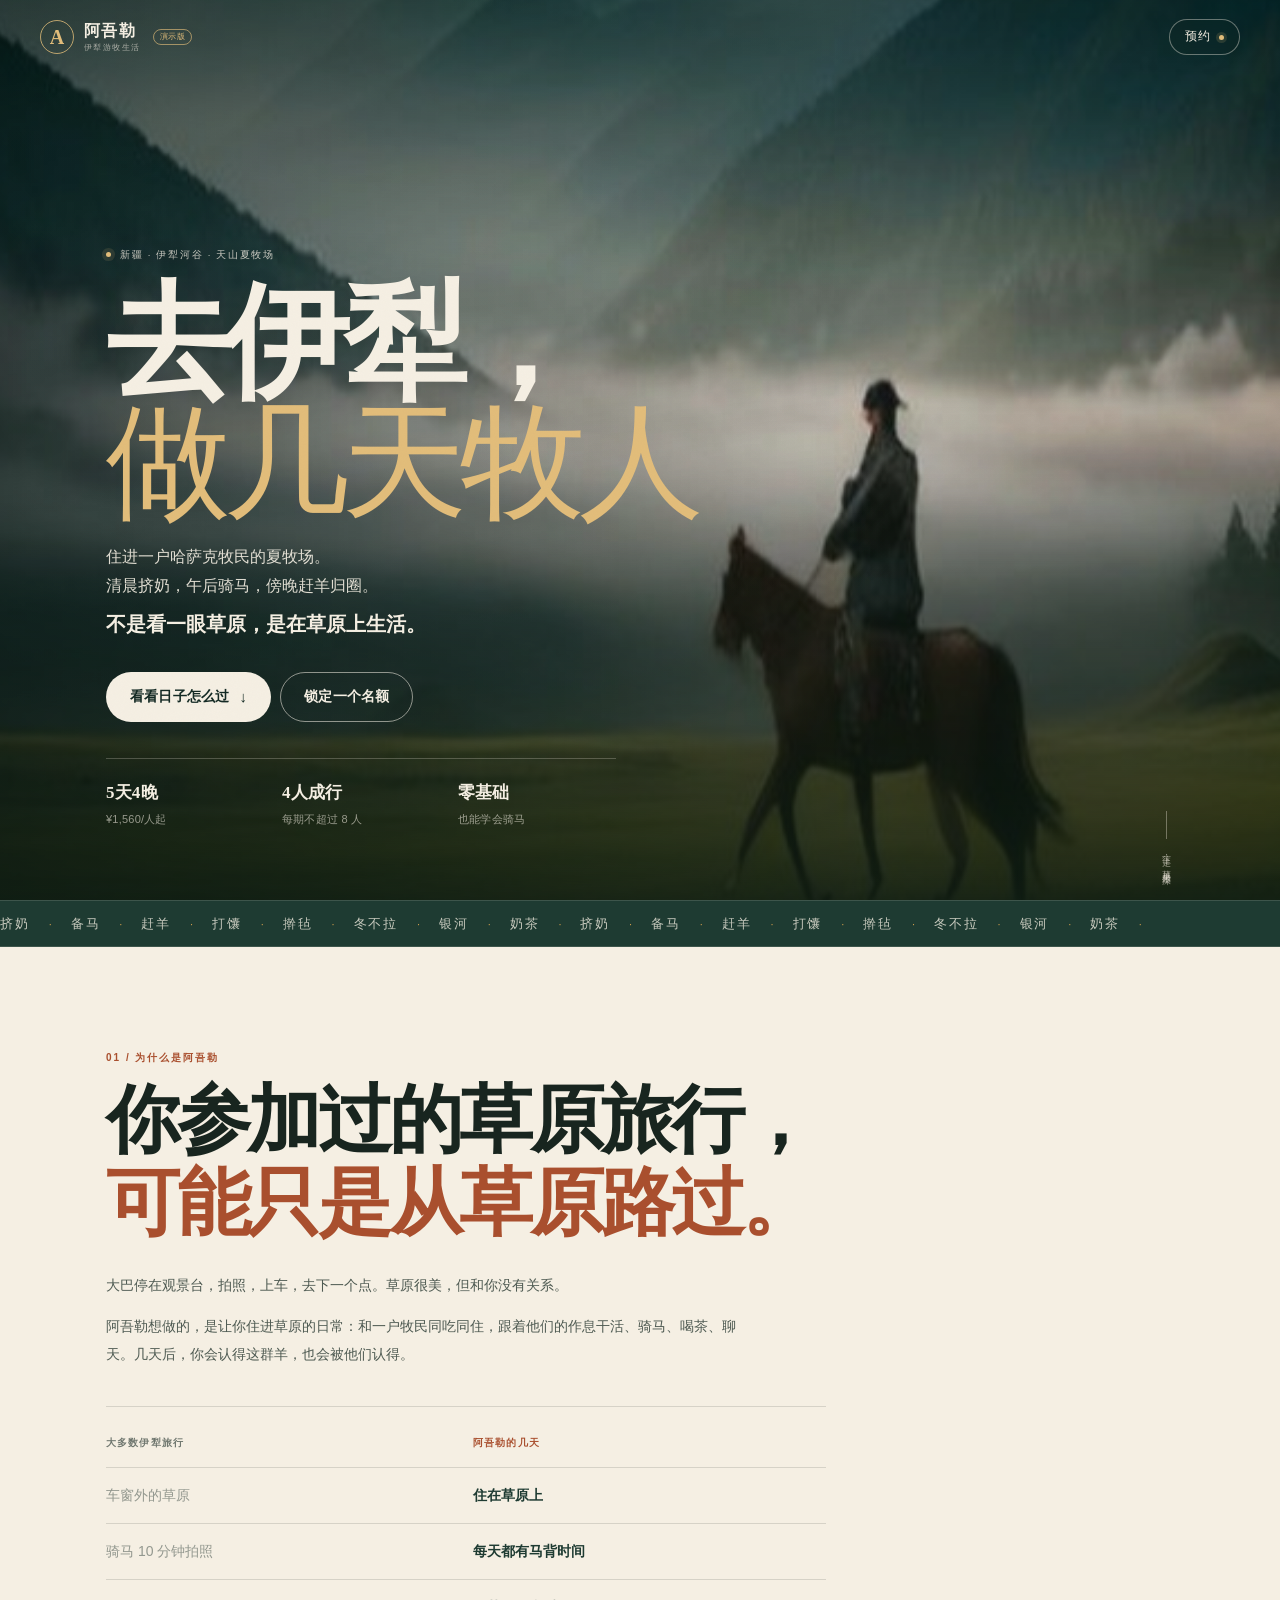
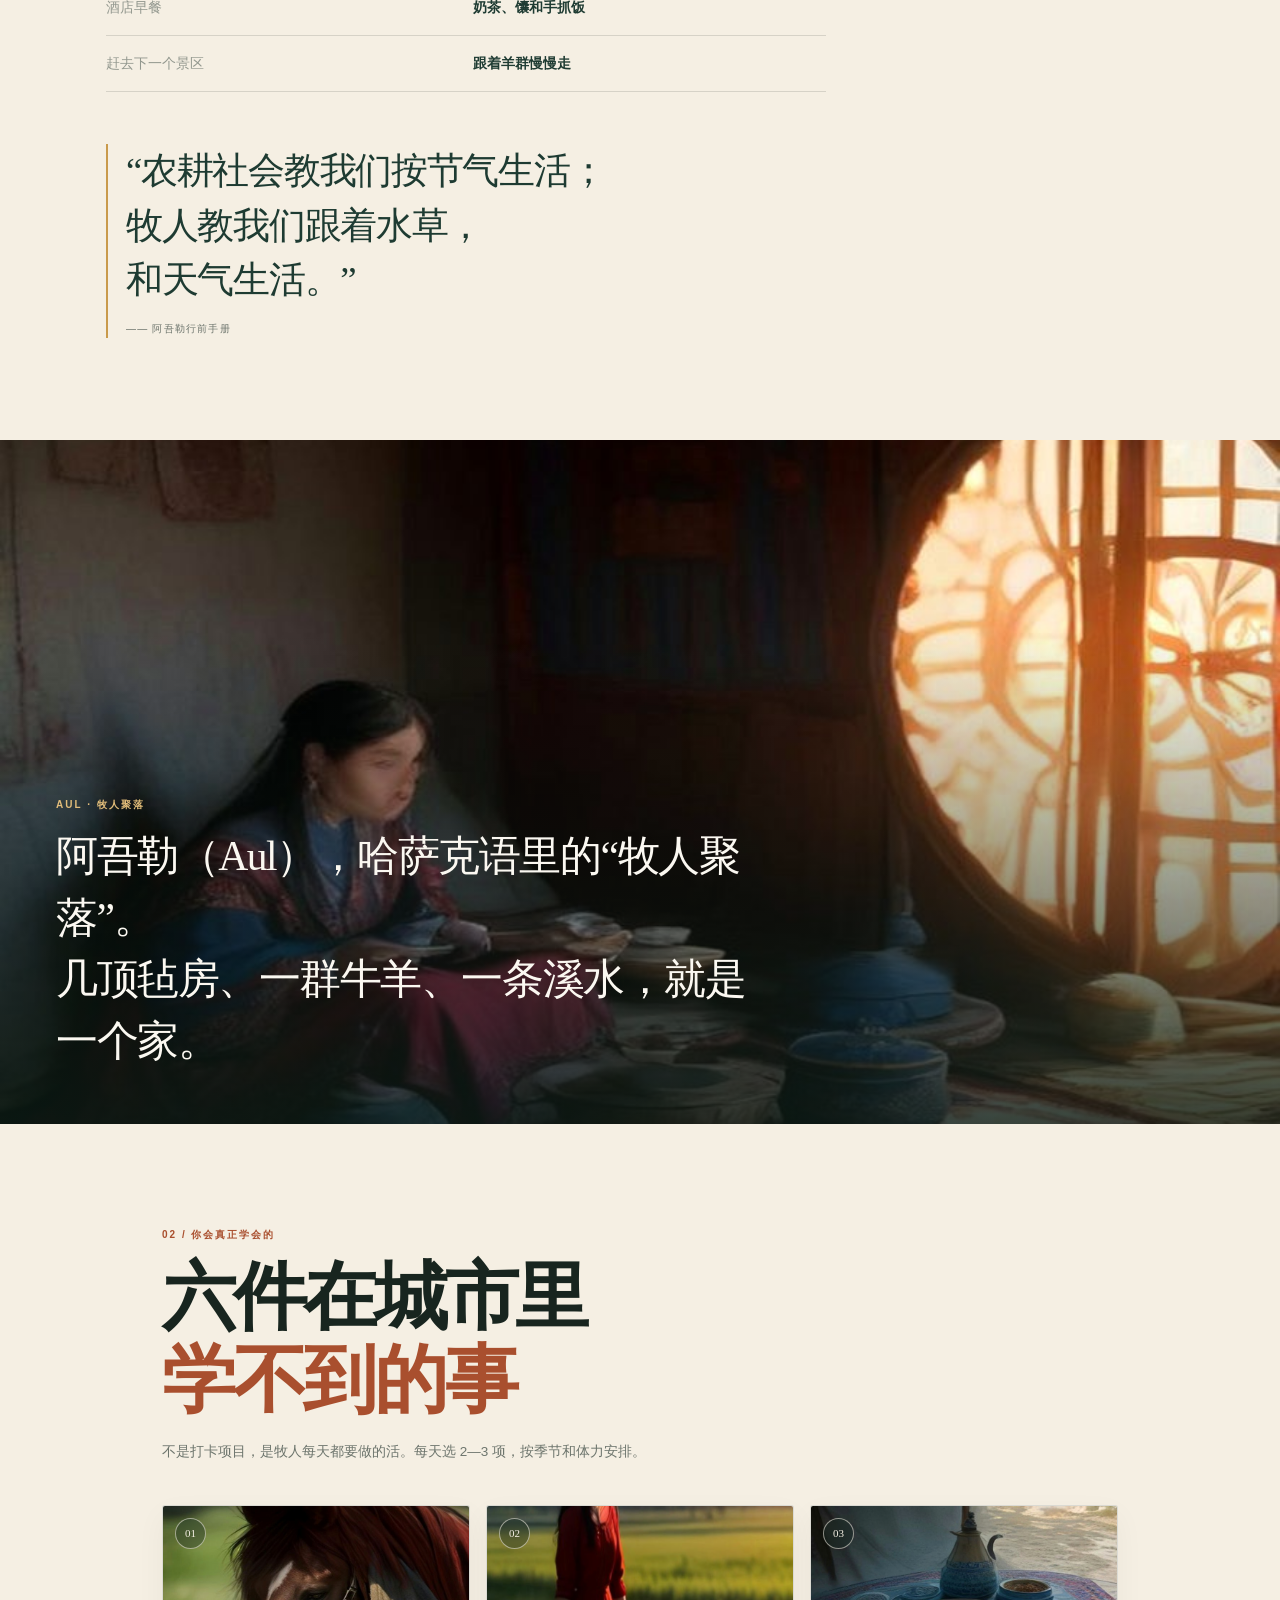
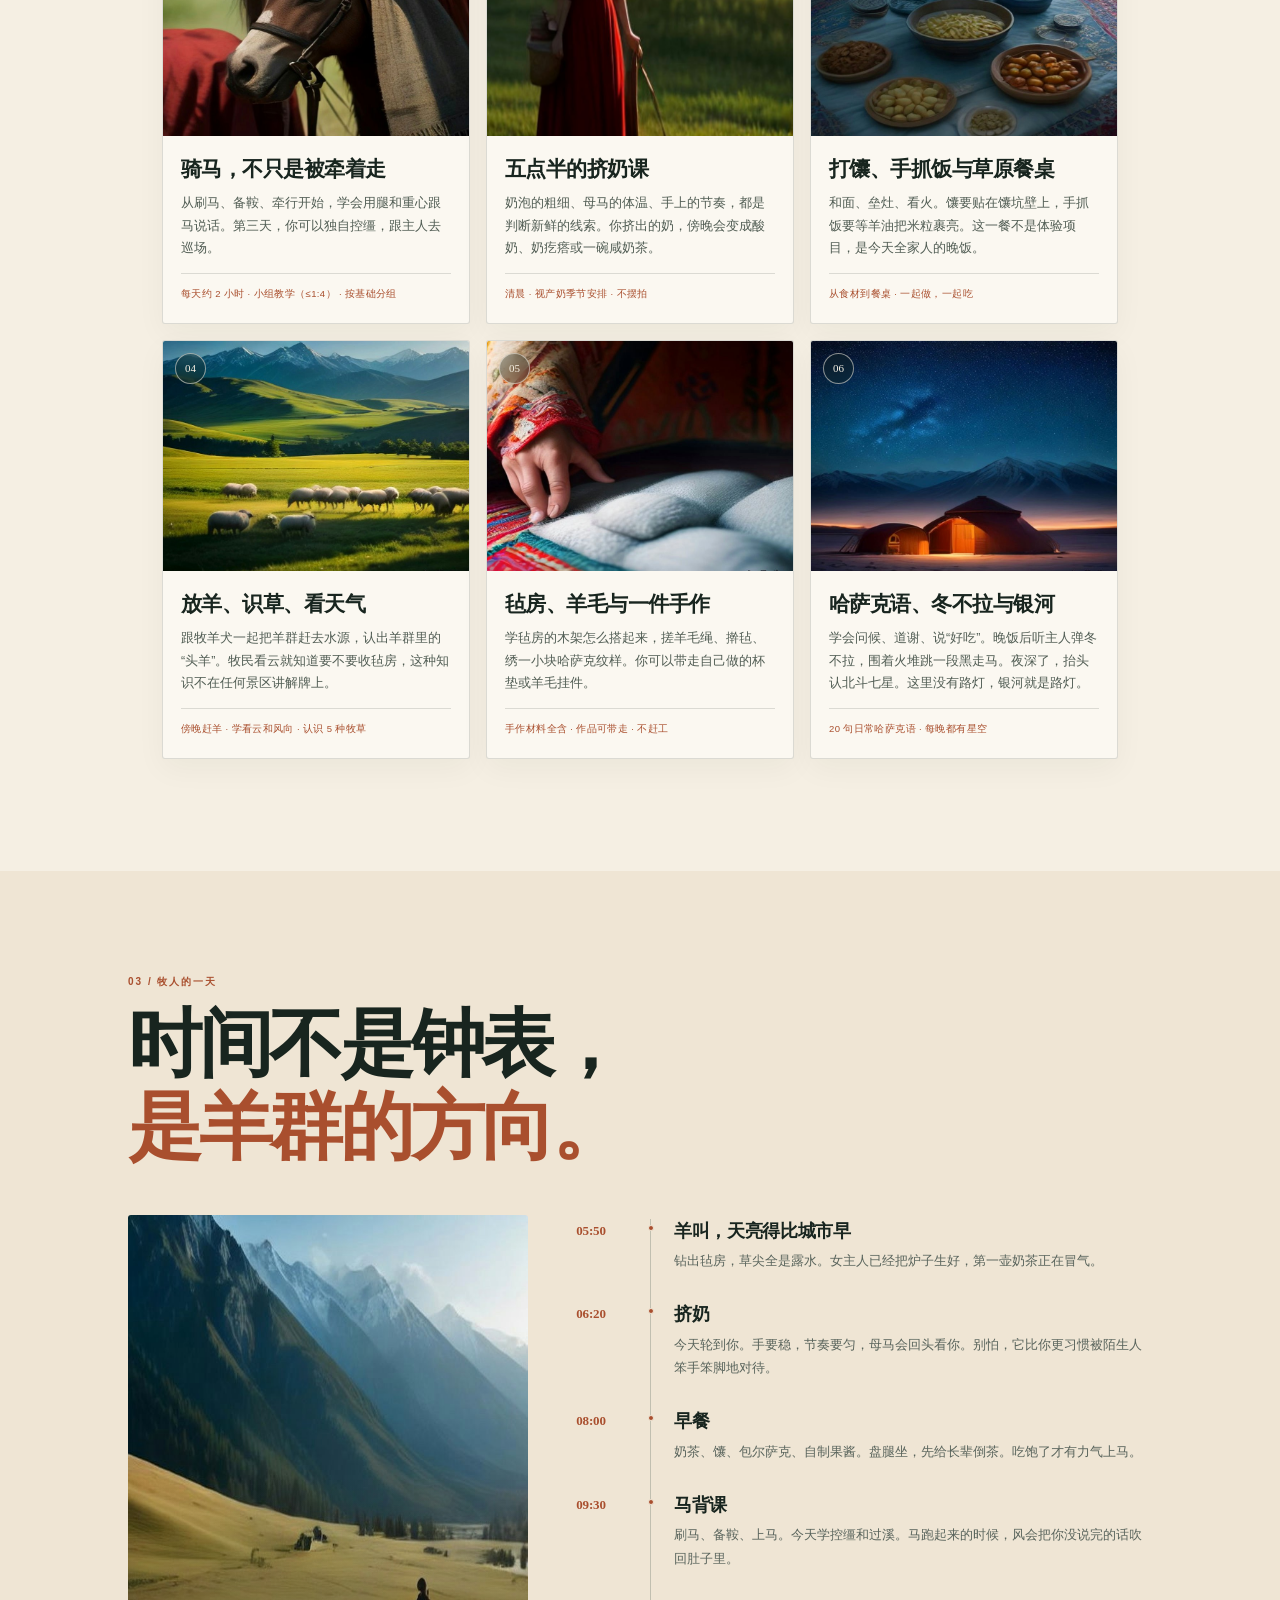
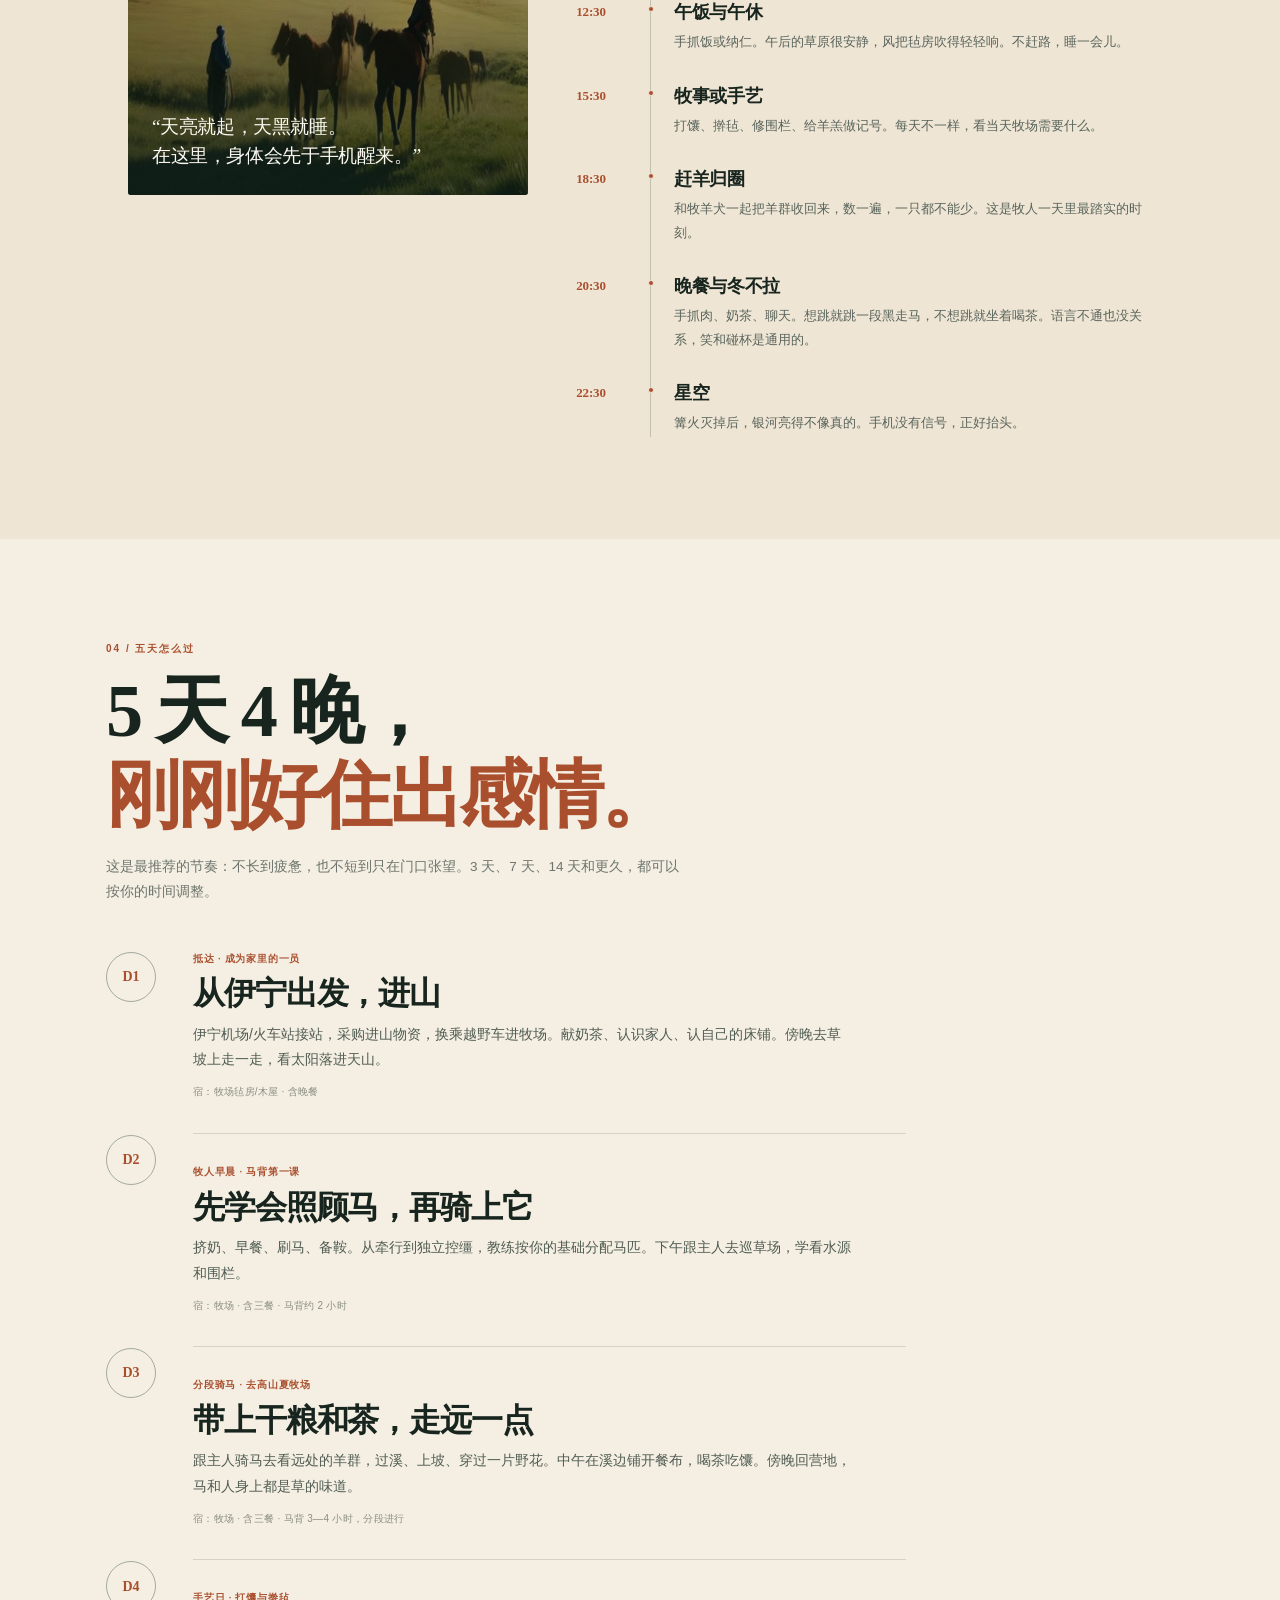
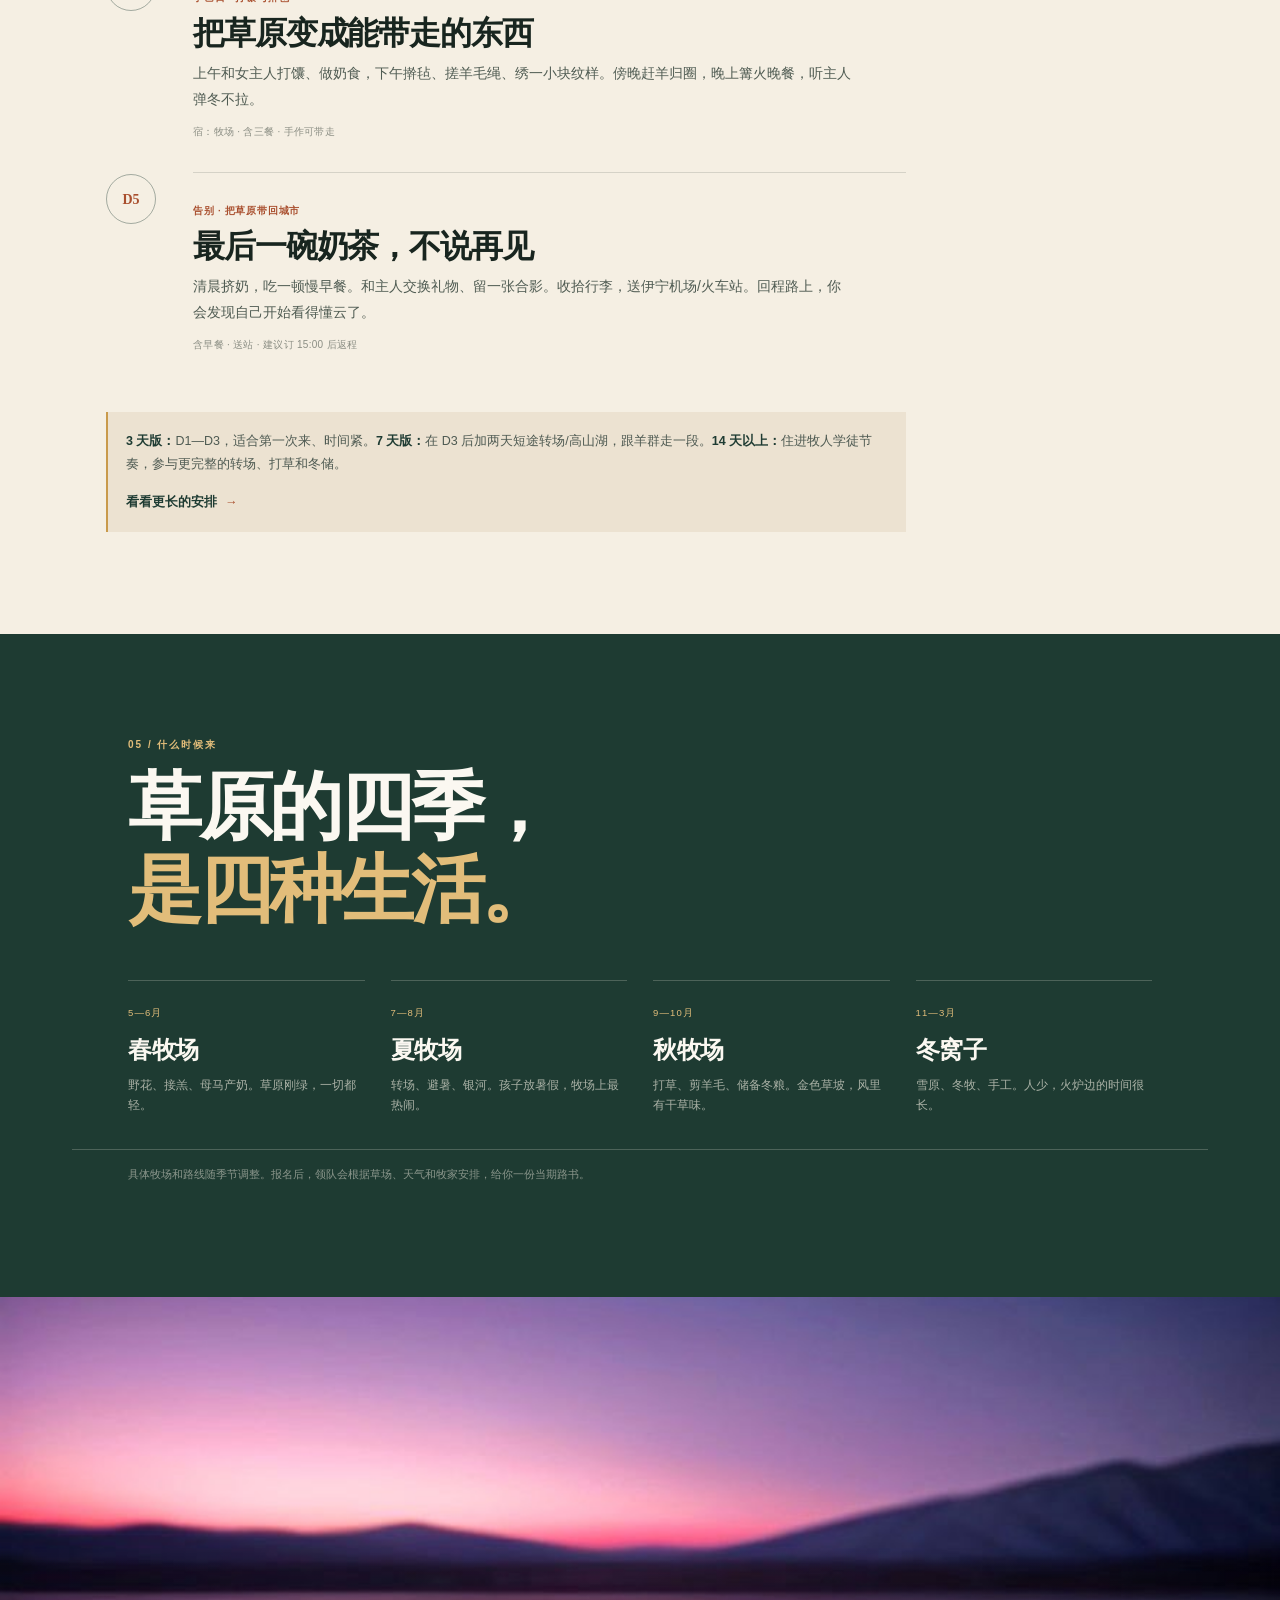
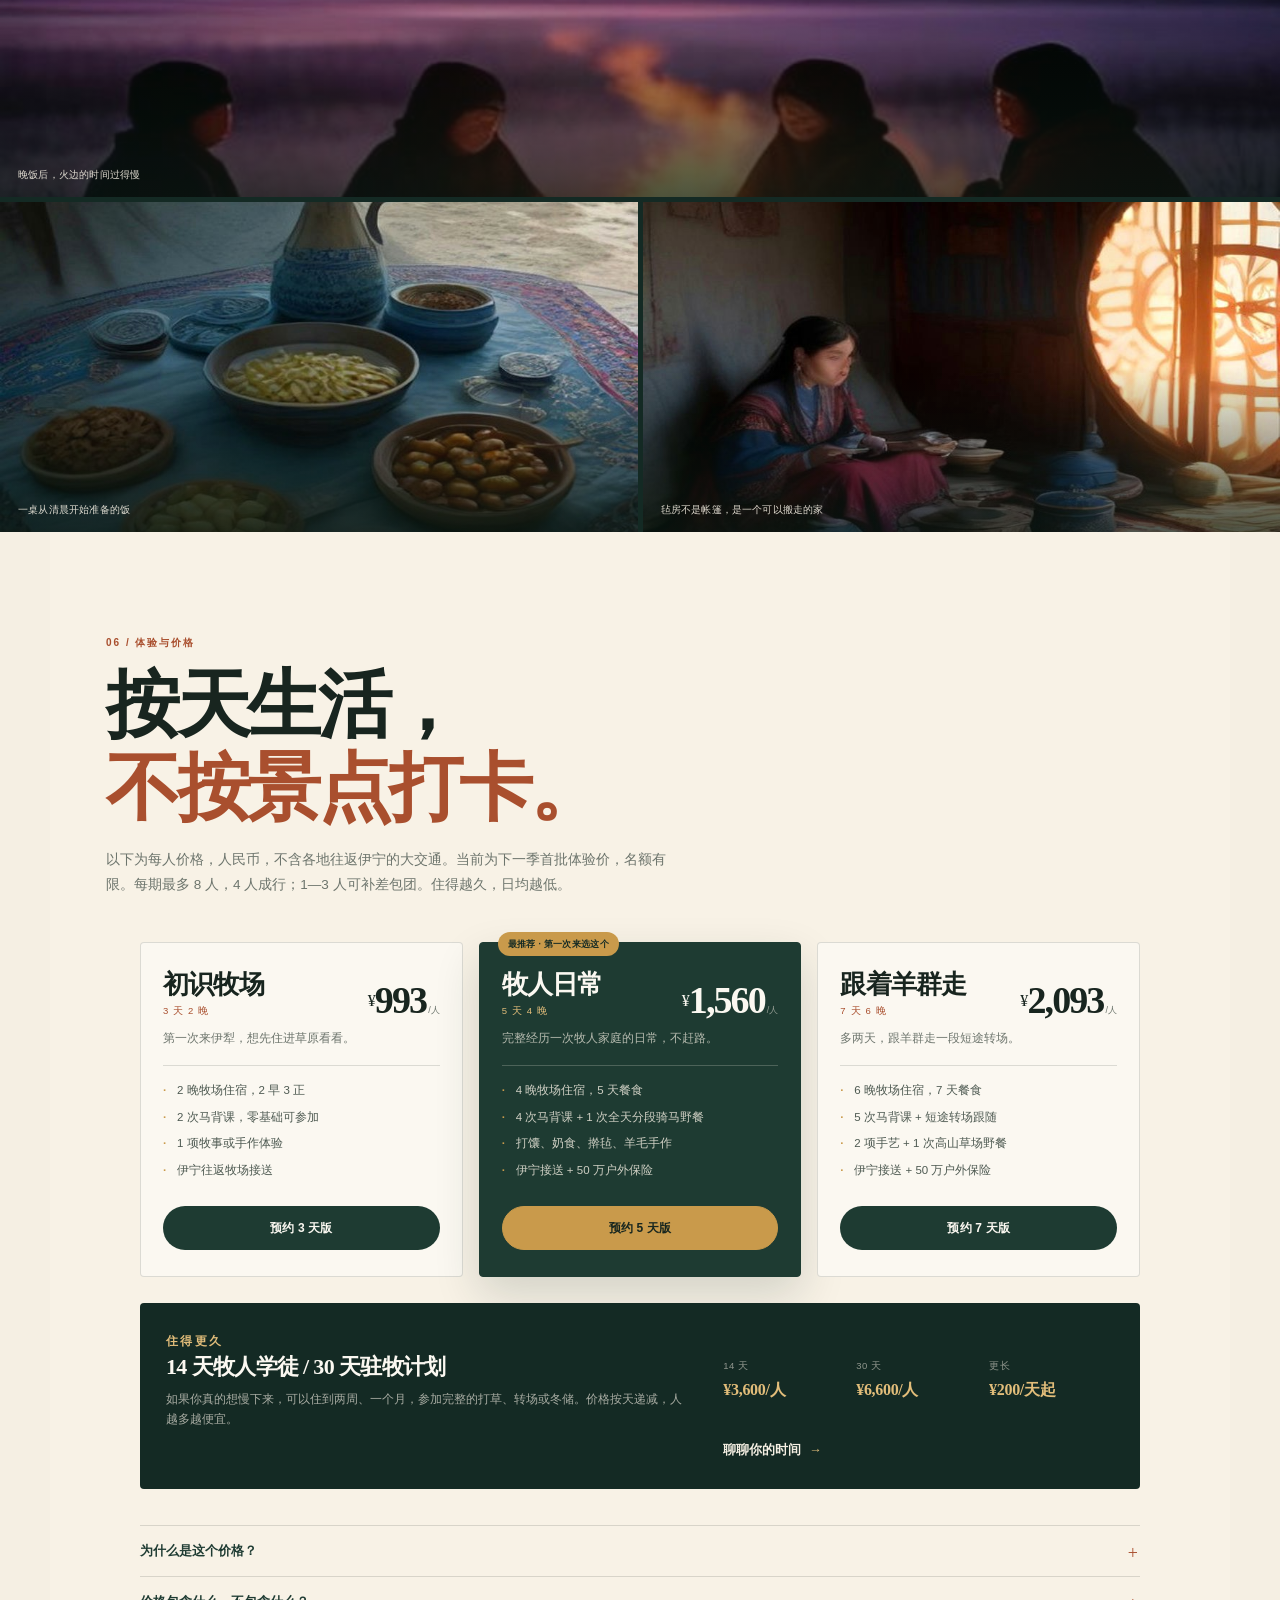
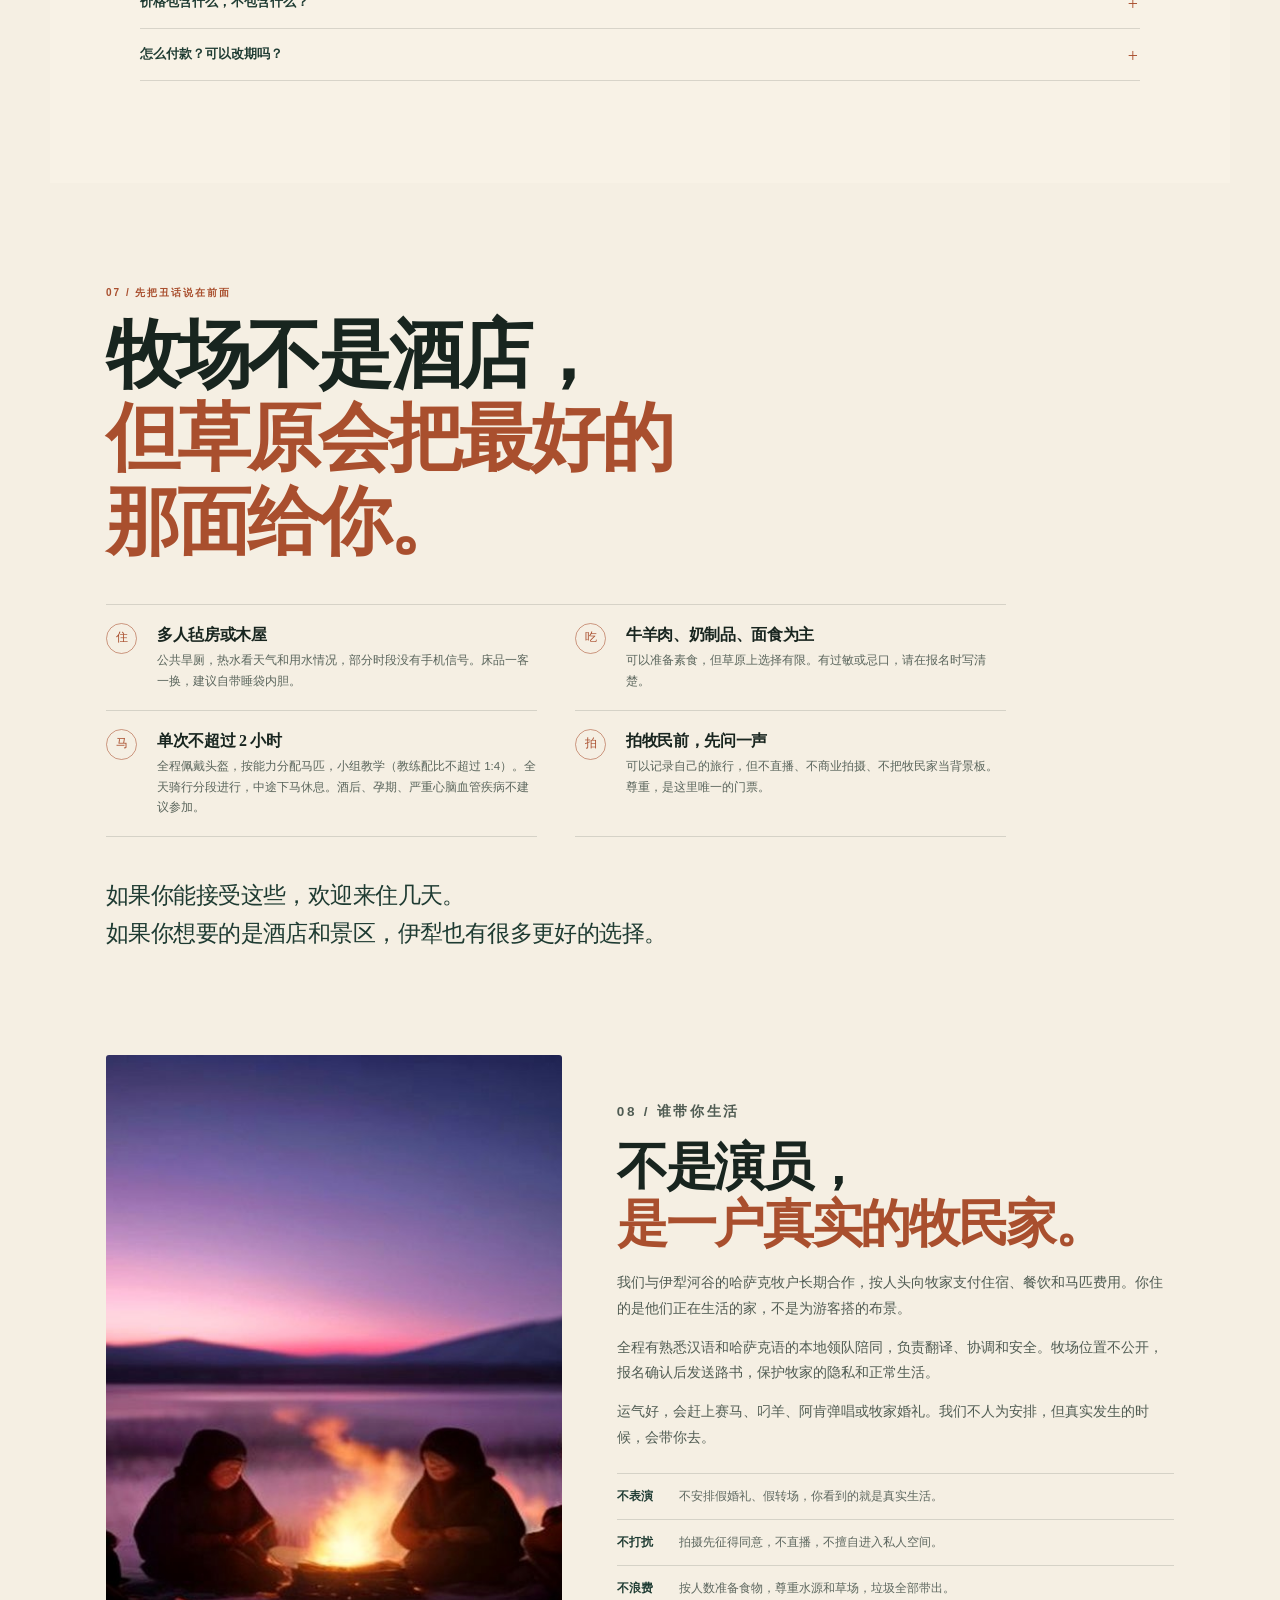
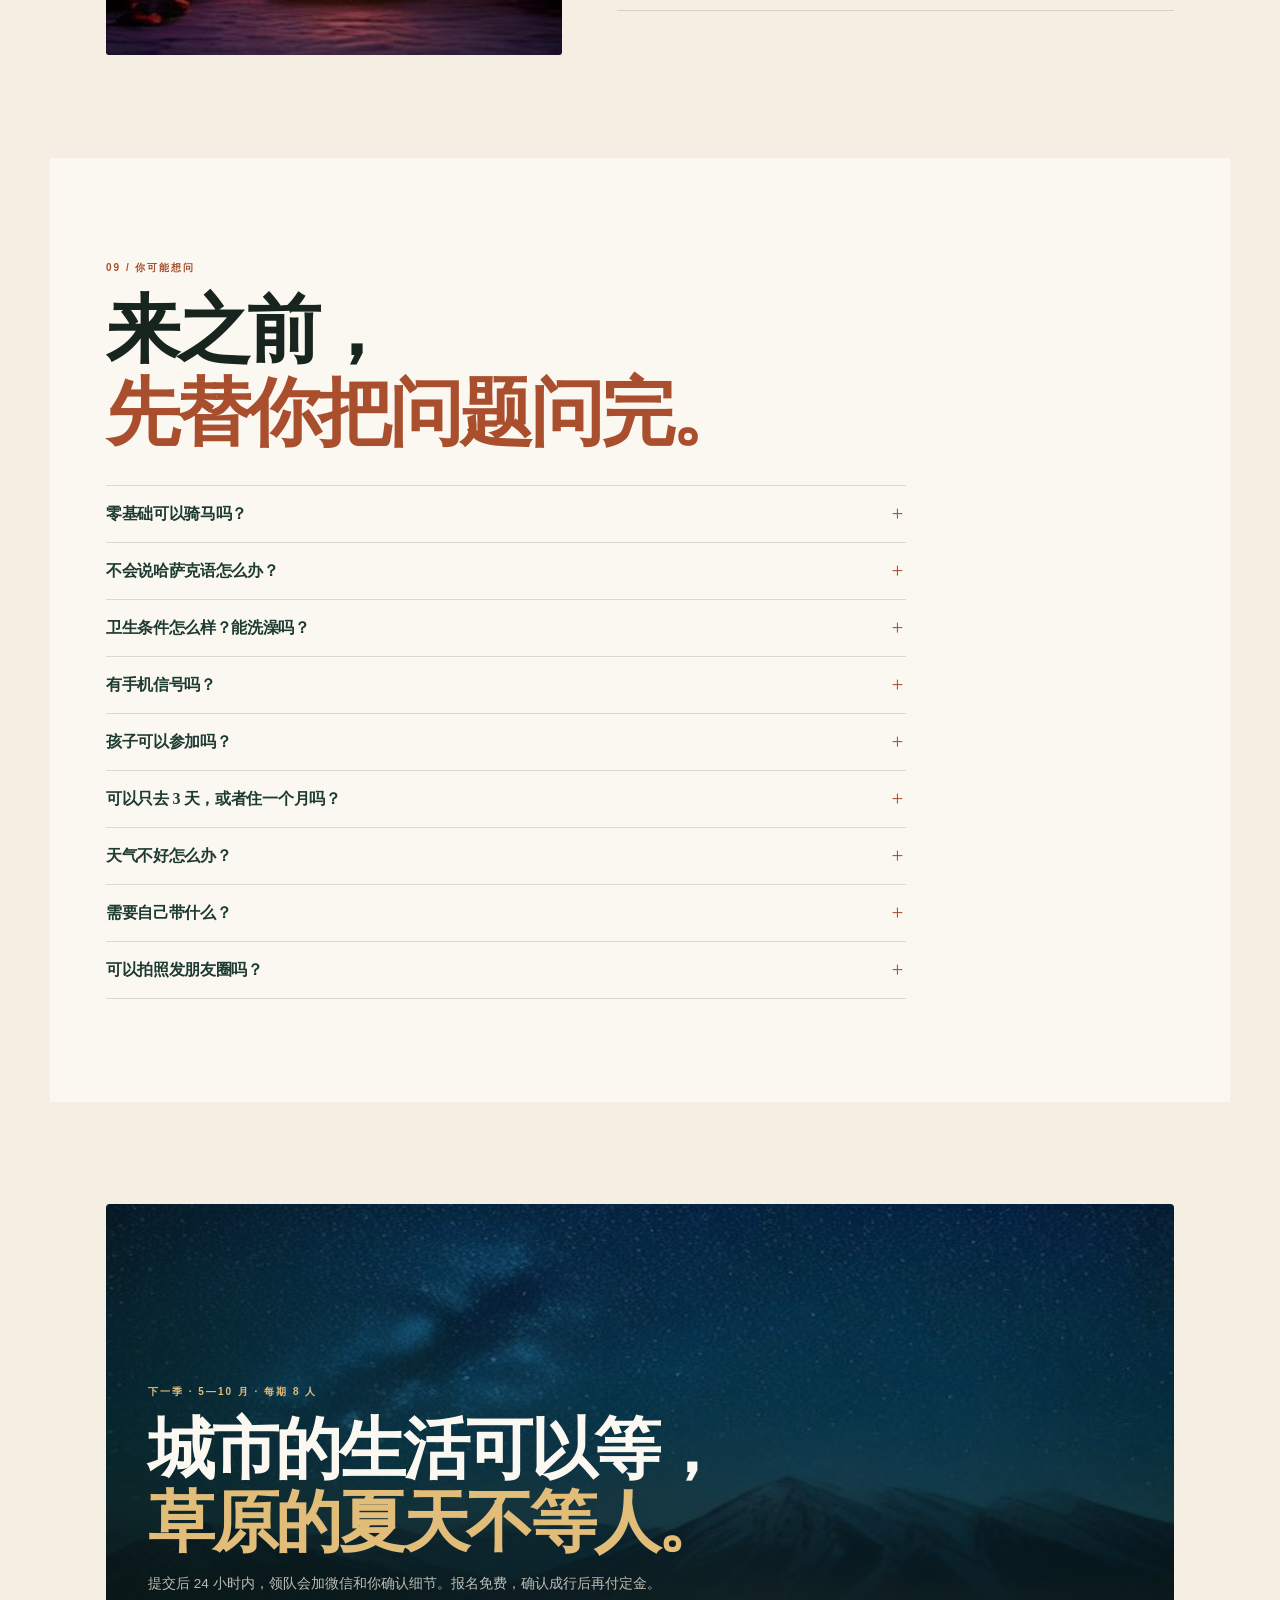
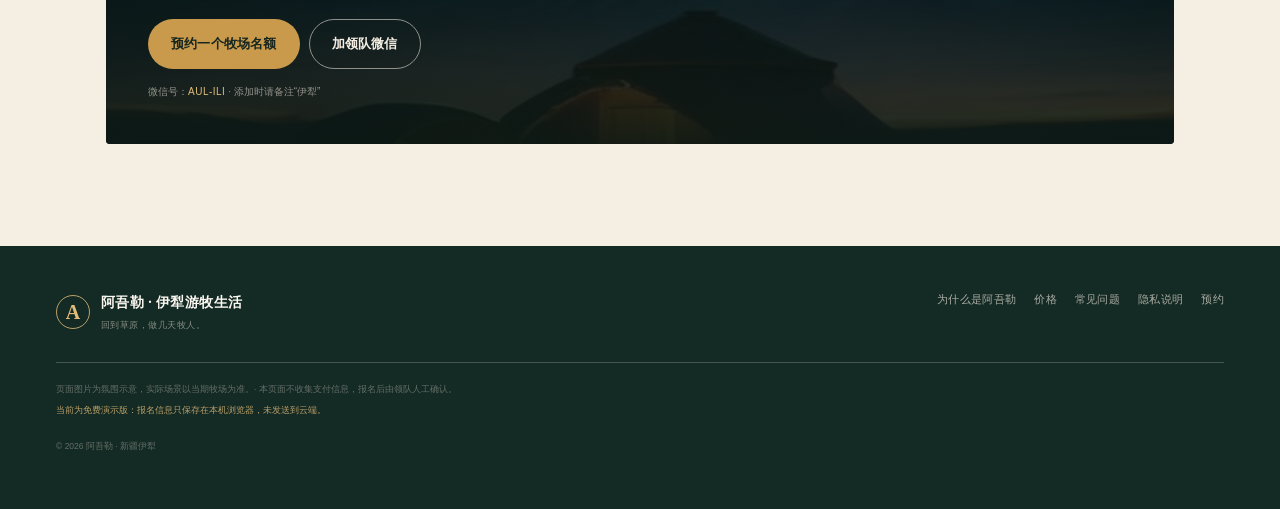
==== commit 9ee6cca9: "Adjust pricing to one third" ====
--- a/index.html
+++ b/index.html
@@ -6,7 +6,7 @@
   <meta name="theme-color" content="#1e3b32">
   <meta name="format-detection" content="telephone=no">
   <title>阿吾勒 · 去伊犁，做几天牧人 | 哈萨克游牧生活体验</title>
-  <meta name="description" content="住进伊犁哈萨克牧民的夏牧场：清晨挤奶，午后骑马，傍晚赶羊归圈。3—30 天小团深度体验，5天4晚 ¥4,680/人起，每期仅 8 人。">
+  <meta name="description" content="住进伊犁哈萨克牧民的夏牧场：清晨挤奶，午后骑马，傍晚赶羊归圈。3—30 天小团深度体验，5天4晚 ¥1,560/人起，每期仅 8 人。">
   <meta name="keywords" content="伊犁旅游,新疆深度游,哈萨克游牧体验,草原骑马,牧民家访,阿吾勒">
   <link rel="canonical" href="https://salusmedia.github.io/aul-ili/">
   <meta name="robots" content="noindex,follow">
@@ -17,7 +17,7 @@
   <meta property="og:type" content="website">
   <meta property="og:site_name" content="阿吾勒 · 伊犁游牧生活">
   <meta property="og:title" content="去伊犁，做几天牧人">
-  <meta property="og:description" content="住进哈萨克牧民的夏牧场：挤奶、骑马、赶羊、打馕。5天4晚，¥4,680/人起，每期仅 8 人。">
+  <meta property="og:description" content="住进哈萨克牧民的夏牧场：挤奶、骑马、赶羊、打馕。5天4晚，¥1,560/人起，每期仅 8 人。">
   <meta property="og:image" content="https://salusmedia.github.io/aul-ili/assets/share/share-600.jpg">
   <meta property="og:image:width" content="600">
   <meta property="og:image:height" content="600">
@@ -76,7 +76,7 @@
         </div>
 
         <ul class="hero-meta" aria-label="体验基本信息">
-          <li><strong>5天4晚</strong><span>¥4,680/人起</span></li>
+          <li><strong>5天4晚</strong><span>¥1,560/人起</span></li>
           <li><strong>4人成行</strong><span>每期不超过 8 人</span></li>
           <li><strong>零基础</strong><span>也能学会骑马</span></li>
         </ul>
@@ -325,14 +325,14 @@
       <div class="section-head reveal">
         <p class="kicker">06 / 体验与价格</p>
         <h2 id="pricing-title">按天生活，<br><em>不按景点打卡。</em></h2>
-        <p class="section-note">以下为每人价格，人民币，不含各地往返伊宁的大交通。每期最多 8 人，4 人成行；1—3 人可补差包团。住得越久，日均越低。</p>
+        <p class="section-note">以下为每人价格，人民币，不含各地往返伊宁的大交通。当前为下一季首批体验价，名额有限。每期最多 8 人，4 人成行；1—3 人可补差包团。住得越久，日均越低。</p>
       </div>
 
       <div class="price-list">
         <article class="price-card reveal">
           <div class="price-top">
             <div><p class="price-name">初识牧场</p><p class="price-days">3 天 2 晚</p></div>
-            <p class="price"><span>¥</span>2,980<small>/人</small></p>
+            <p class="price"><span>¥</span>993<small>/人</small></p>
           </div>
           <p class="price-desc">第一次来伊犁，想先住进草原看看。</p>
           <ul>
@@ -348,7 +348,7 @@
           <span class="price-badge">最推荐 · 第一次来选这个</span>
           <div class="price-top">
             <div><p class="price-name">牧人日常</p><p class="price-days">5 天 4 晚</p></div>
-            <p class="price"><span>¥</span>4,680<small>/人</small></p>
+            <p class="price"><span>¥</span>1,560<small>/人</small></p>
           </div>
           <p class="price-desc">完整经历一次牧人家庭的日常，不赶路。</p>
           <ul>
@@ -363,7 +363,7 @@
         <article class="price-card reveal">
           <div class="price-top">
             <div><p class="price-name">跟着羊群走</p><p class="price-days">7 天 6 晚</p></div>
-            <p class="price"><span>¥</span>6,280<small>/人</small></p>
+            <p class="price"><span>¥</span>2,093<small>/人</small></p>
           </div>
           <p class="price-desc">多两天，跟羊群走一段短途转场。</p>
           <ul>
@@ -383,9 +383,9 @@
           <p>如果你真的想慢下来，可以住到两周、一个月，参加完整的打草、转场或冬储。价格按天递减，人越多越便宜。</p>
         </div>
         <div class="long-stay-prices">
-          <p><strong>14 天</strong><span>¥10,800/人</span></p>
-          <p><strong>30 天</strong><span>¥19,800/人</span></p>
-          <p><strong>更长</strong><span>¥600/天起</span></p>
+          <p><strong>14 天</strong><span>¥3,600/人</span></p>
+          <p><strong>30 天</strong><span>¥6,600/人</span></p>
+          <p><strong>更长</strong><span>¥200/天起</span></p>
         </div>
         <button class="text-link text-link-light" type="button" data-open-booking data-package="long">聊聊你的时间 <span>→</span></button>
       </div>
@@ -502,7 +502,7 @@
 
   <!-- 底部悬浮条 -->
   <div class="sticky-bar" id="stickyBar" aria-hidden="true">
-    <div class="sticky-price"><span>5天4晚</span><strong>¥4,680<small>/人起</small></strong></div>
+    <div class="sticky-price"><span>5天4晚</span><strong>¥1,560<small>/人起</small></strong></div>
     <button class="button button-gold" type="button" data-open-booking>预约名额</button>
   </div>
 
@@ -526,9 +526,9 @@
           <fieldset class="field-group">
             <legend>想体验多久</legend>
             <div class="choice-grid">
-              <label class="choice"><input type="radio" name="package" value="3d"><span><strong>3天2晚</strong><small>¥2,980/人</small></span></label>
-              <label class="choice"><input type="radio" name="package" value="5d" checked><span><strong>5天4晚</strong><small>¥4,680/人 · 推荐</small></span></label>
-              <label class="choice"><input type="radio" name="package" value="7d"><span><strong>7天6晚</strong><small>¥6,280/人</small></span></label>
+              <label class="choice"><input type="radio" name="package" value="3d"><span><strong>3天2晚</strong><small>¥993/人</small></span></label>
+              <label class="choice"><input type="radio" name="package" value="5d" checked><span><strong>5天4晚</strong><small>¥1,560/人 · 推荐</small></span></label>
+              <label class="choice"><input type="radio" name="package" value="7d"><span><strong>7天6晚</strong><small>¥2,093/人</small></span></label>
               <label class="choice"><input type="radio" name="package" value="long"><span><strong>14 天以上</strong><small>按天定制</small></span></label>
             </div>
           </fieldset>
